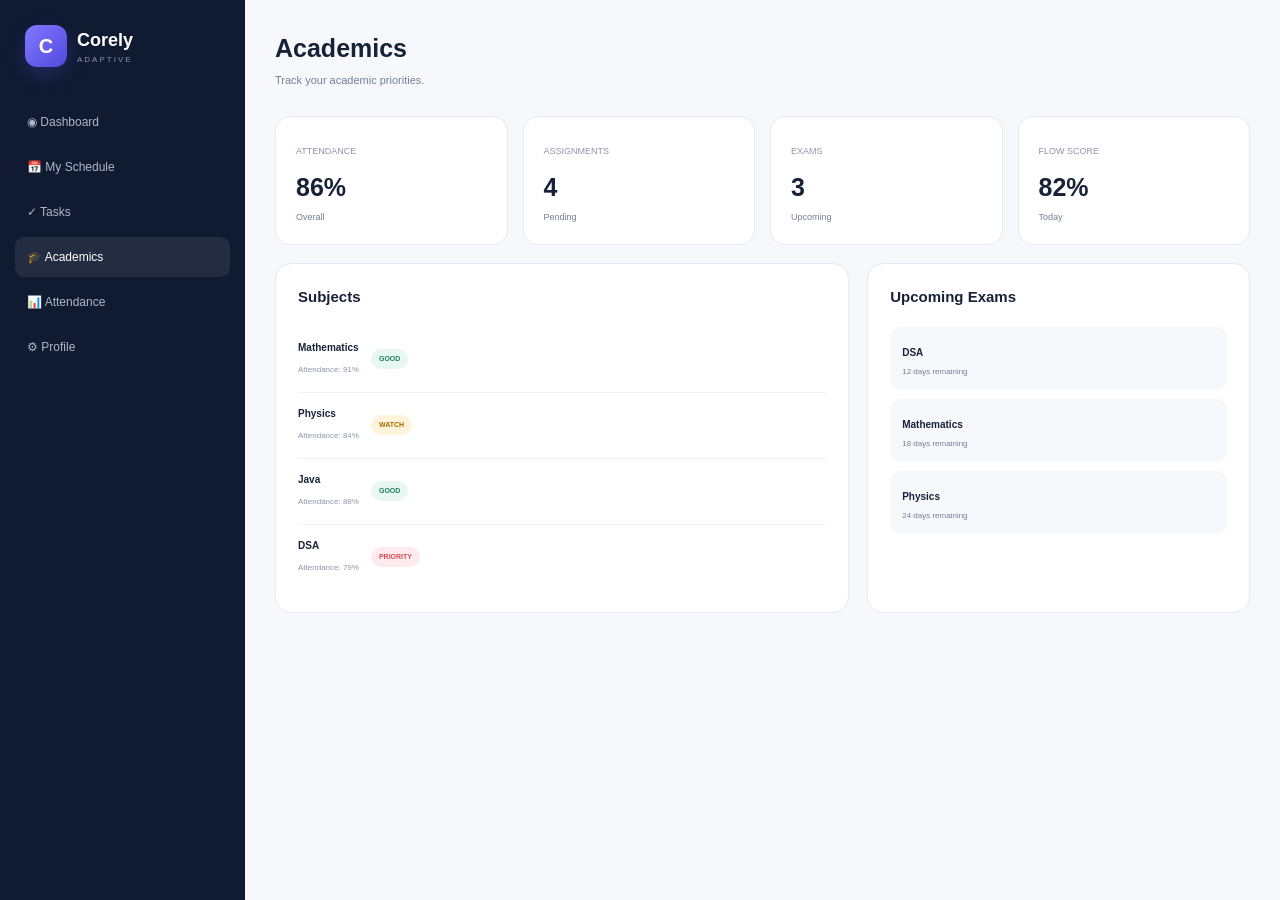
==== frontend/academics.html @ 22fdfe1d "Initialize Corely project" ====
<!DOCTYPE html>
<html lang="en">

<head>

    <meta charset="UTF-8">

    <meta name="viewport"
          content="width=device-width, initial-scale=1.0">

    <title>Corely | Academics</title>

    <link rel="stylesheet"
          href="css/style.css">

</head>

<body>

<div class="app-layout">

<aside class="sidebar">

    <a href="dashboard.html"
       class="brand">

        <div class="brand-logo">C</div>

        <div>
            <strong>Corely</strong>
            <span>ADAPTIVE</span>
        </div>

    </a>

    <nav class="sidebar-nav">

        <a href="dashboard.html">
            ◉ Dashboard
        </a>

        <a href="schedule.html">
            📅 My Schedule
        </a>

        <a href="tasks.html">
            ✓ Tasks
        </a>

        <a href="academics.html"
           class="active">
            🎓 Academics
        </a>

        <a href="#">
            📊 Attendance
        </a>

        <a href="#">
            ⚙ Profile
        </a>

    </nav>

</aside>


<main class="app-main">

    <header class="app-header">

        <div>

            <h1>
                Academics
            </h1>

            <p>
                Track your academic priorities.
            </p>

        </div>

    </header>


    <section class="stats-grid">

        <div class="stat-card">

            <small>
                ATTENDANCE
            </small>

            <h2>86%</h2>

            <p>
                Overall
            </p>

        </div>


        <div class="stat-card">

            <small>
                ASSIGNMENTS
            </small>

            <h2>4</h2>

            <p>
                Pending
            </p>

        </div>


        <div class="stat-card">

            <small>
                EXAMS
            </small>

            <h2>3</h2>

            <p>
                Upcoming
            </p>

        </div>


        <div class="stat-card">

            <small>
                FLOW SCORE
            </small>

            <h2>82%</h2>

            <p>
                Today
            </p>

        </div>

    </section>


    <section class="dashboard-grid">

        <div class="panel">

            <div class="panel-header">

                <h2>
                    Subjects
                </h2>

            </div>


            <div class="schedule-row">

                <div>

                    <strong>
                        Mathematics
                    </strong>

                    <small>
                        Attendance: 91%
                    </small>

                </div>

                <span class="badge badge-low">
                    GOOD
                </span>

            </div>


            <div class="schedule-row">

                <div>

                    <strong>
                        Physics
                    </strong>

                    <small>
                        Attendance: 84%
                    </small>

                </div>

                <span class="badge badge-medium">
                    WATCH
                </span>

            </div>


            <div class="schedule-row">

                <div>

                    <strong>
                        Java
                    </strong>

                    <small>
                        Attendance: 88%
                    </small>

                </div>

                <span class="badge badge-low">
                    GOOD
                </span>

            </div>


            <div class="schedule-row">

                <div>

                    <strong>
                        DSA
                    </strong>

                    <small>
                        Attendance: 79%
                    </small>

                </div>

                <span class="badge badge-high">
                    PRIORITY
                </span>

            </div>

        </div>


        <div class="panel">

            <div class="panel-header">

                <h2>
                    Upcoming Exams
                </h2>

            </div>


            <div class="priority-item">

                <strong>
                    DSA
                </strong>

                <p>
                    12 days remaining
                </p>

            </div>


            <div class="priority-item">

                <strong>
                    Mathematics
                </strong>

                <p>
                    18 days remaining
                </p>

            </div>


            <div class="priority-item">

                <strong>
                    Physics
                </strong>

                <p>
                    24 days remaining
                </p>

            </div>

        </div>

    </section>

</main>

</div>

<script src="js/academics.js"></script>

</body>

</html>
---- frontend/css/style.css ----
* {
    box-sizing: border-box;
    margin: 0;
    padding: 0;
}

:root {

    --primary: #635bff;
    --primary-dark: #5148dc;

    --text: #172238;
    --muted: #718096;

    --background: #f7f8fc;
    --white: #ffffff;

    --border: #e5e9f1;

    --success: #21a67a;
    --danger: #e95d68;

    --shadow:
        0 25px 60px rgba(30, 40, 70, 0.10);

}


html {
    scroll-behavior: smooth;
}


body {

    font-family:
        Inter,
        Arial,
        sans-serif;

    color: var(--text);

    background: var(--background);

    line-height: 1.5;

}


a {
    color: inherit;
}


button,
input,
select,
textarea {
    font: inherit;
}


/* =========================
   BRAND
========================= */

.brand {

    display: flex;

    align-items: center;

    gap: 10px;

    text-decoration: none;

}


.brand-logo {

    width: 42px;
    height: 42px;

    display: grid;

    place-items: center;

    border-radius: 12px;

    background:
        linear-gradient(
            135deg,
            #8179ff,
            #5148dc
        );

    color: white;

    font-size: 20px;

    font-weight: 800;

    box-shadow:
        0 8px 20px
        rgba(99, 91, 255, .22);

}


.brand strong {

    display: block;

    font-size: 18px;

}


.brand span {

    display: block;

    font-size: 8px;

    letter-spacing: 2px;

    color: #8b96a9;

}


/* =========================
   NAVBAR
========================= */

.navbar {

    height: 76px;

    padding: 0 7%;

    background: rgba(255,255,255,.94);

    border-bottom:
        1px solid var(--border);

    display: flex;

    align-items: center;

    justify-content: space-between;

    position: sticky;

    top: 0;

    z-index: 50;

    backdrop-filter: blur(12px);

}


.desktop-nav {

    display: flex;

    align-items: center;

    gap: 30px;

}


.desktop-nav a {

    text-decoration: none;

    color: #657287;

    font-size: 13px;

    transition: .2s;

}


.desktop-nav a:hover {

    color: var(--primary);

}


.nav-login {

    padding: 10px 17px;

    border:
        1px solid var(--primary);

    border-radius: 9px;

    color: var(--primary) !important;

    font-weight: 700;

}


.mobile-menu-btn {

    display: none;

    border: none;

    background: transparent;

    font-size: 24px;

    cursor: pointer;

}


.mobile-menu {

    display: none;

}


/* =========================
   HERO
========================= */

.hero {

    min-height: 650px;

    padding: 90px 8%;

    display: flex;

    align-items: center;

    justify-content: space-between;

    gap: 70px;

    background:
        radial-gradient(
            circle at 80% 20%,
            #dedcff,
            transparent 35%
        );

}


.hero-content {

    max-width: 600px;

}


.eyebrow {

    display: inline-block;

    padding: 8px 13px;

    border-radius: 30px;

    background: #eceaff;

    color: var(--primary);

    font-size: 9px;

    font-weight: 800;

    letter-spacing: 1.4px;

}


.hero h1 {

    margin-top: 20px;

    font-size: clamp(
        40px,
        5vw,
        62px
    );

    line-height: 1.02;

    letter-spacing: -2.5px;

}


.hero h1 span {

    display: block;

    color: var(--primary);

}


.hero-content > p {

    margin-top: 22px;

    max-width: 550px;

    color: var(--muted);

    font-size: 15px;

    line-height: 1.8;

}


.hero-actions {

    display: flex;

    gap: 12px;

    margin-top: 30px;

    flex-wrap: wrap;

}


.btn {

    display: inline-flex;

    align-items: center;

    justify-content: center;

    text-decoration: none;

    padding: 13px 20px;

    border-radius: 10px;

    font-size: 13px;

    font-weight: 700;

    transition: .2s;

}


.btn-primary {

    color: white;

    background: var(--primary);

    box-shadow:
        0 10px 25px
        rgba(99,91,255,.20);

}


.btn-primary:hover {

    background: var(--primary-dark);

    transform: translateY(-2px);

}


.btn-secondary {

    color: #34415a;

    background: white;

    border: 1px solid var(--border);

}


.btn-secondary:hover {

    transform: translateY(-2px);

}


.hero-points {

    display: flex;

    flex-wrap: wrap;

    gap: 18px;

    margin-top: 25px;

    color: #78859a;

    font-size: 10px;

}


/* =========================
   DASHBOARD PREVIEW
========================= */

.hero-dashboard {

    width: min(
        100%,
        440px
    );

}


.dashboard-window {

    padding: 24px;

    border:
        1px solid var(--border);

    border-radius: 23px;

    background: white;

    box-shadow: var(--shadow);

}


.window-top {

    display: flex;

    justify-content: space-between;

    align-items: center;

}


.window-top small {

    color: #8b96a9;

    font-size: 8px;

    letter-spacing: 1px;

}


.window-top h3 {

    margin-top: 6px;

    font-size: 17px;

}


.avatar {

    width: 38px;
    height: 38px;

    border-radius: 50%;

    display: grid;

    place-items: center;

    background: #d2ceff;

    color: #443d79;

    font-weight: 800;

}


.flow-card {

    padding: 15px;

    margin: 20px 0;

    background: #f5f4ff;

    border-radius: 13px;

}


.flow-header {

    display: flex;

    justify-content: space-between;

}


.flow-header span {

    color: #78859a;

    font-size: 11px;

}


.flow-header strong {

    color: var(--primary);

}


.progress-bar {

    height: 6px;

    margin-top: 11px;

    border-radius: 20px;

    background: #e1e2ed;

    overflow: hidden;

}


.progress-bar div {

    height: 100%;

    background: var(--primary);

    border-radius: 20px;

}


.mini-task {

    display: flex;

    align-items: center;

    gap: 11px;

    padding: 13px 4px;

    border-bottom:
        1px solid #f0f2f6;

}


.task-symbol {

    width: 35px;
    height: 35px;

    border-radius: 9px;

    display: grid;

    place-items: center;

}


.task-symbol.blue {
    background: #eeefff;
}


.task-symbol.red {
    background: #ffebec;
}


.task-symbol.purple {
    background: #f1edff;
}


.mini-task strong {

    display: block;

    font-size: 10px;

}


.mini-task small {

    display: block;

    margin-top: 3px;

    color: #8995a8;

    font-size: 8px;

}


.mini-task > span {

    margin-left: auto;

    font-size: 7px;

    font-weight: 800;

}


.status-now {

    color: var(--primary);

}


.status-high {

    color: var(--danger);

}


.ai-insight {

    display: flex;

    gap: 10px;

    margin-top: 15px;

    padding: 13px;

    background: #f4f3ff;

    border-radius: 11px;

}


.ai-icon {

    color: var(--primary);

    font-weight: 800;

}


.ai-insight strong {

    font-size: 9px;

    color: var(--primary);

}


.ai-insight p {

    margin-top: 4px;

    color: #78849a;

    font-size: 8px;

}


/* =========================
   SECTIONS
========================= */

.section {

    padding: 95px 8%;

    background: white;

}


.section-heading {

    max-width: 700px;

    margin: auto;

    text-align: center;

}


.section-heading > span {

    color: var(--primary);

    font-size: 9px;

    letter-spacing: 2px;

    font-weight: 800;

}


.section-heading h2 {

    margin-top: 11px;

    font-size: clamp(
        28px,
        4vw,
        36px
    );

}


.section-heading p {

    margin-top: 12px;

    color: var(--muted);

    font-size: 13px;

}


/* =========================
   FEATURES
========================= */

.feature-grid {

    display: grid;

    grid-template-columns:
        repeat(4, 1fr);

    gap: 18px;

    margin-top: 50px;

}


.feature-card {

    padding: 25px;

    border:
        1px solid var(--border);

    border-radius: 17px;

    background: white;

    transition: .25s;

}


.feature-card:hover {

    transform: translateY(-6px);

    box-shadow:
        0 18px 40px
        rgba(40,50,80,.08);

}


.feature-icon {

    width: 44px;
    height: 44px;

    display: grid;

    place-items: center;

    border-radius: 12px;

    background: #f0efff;

    margin-bottom: 18px;

}


.feature-card h3 {

    font-size: 15px;

}


.feature-card p {

    margin-top: 9px;

    color: #78859a;

    font-size: 10px;

    line-height: 1.7;

}


/* =========================
   HOW IT WORKS
========================= */

.how-section {

    background: #f7f8fc;

}


.steps-grid {

    display: flex;

    justify-content: center;

    align-items: center;

    gap: 25px;

    margin-top: 50px;

}


.step-card {

    width: 220px;

}


.step-number {

    color: var(--primary);

    font-weight: 800;

    font-size: 12px;

}


.step-card h3 {

    margin-top: 10px;

}


.step-card p {

    margin-top: 8px;

    color: #76839a;

    font-size: 10px;

    line-height: 1.7;

}


.step-arrow {

    color: #aaa5ff;

    font-size: 25px;

}


/* =========================
   CTA
========================= */

.cta-section {

    margin: 0;

    padding: 55px 8%;

    display: flex;

    align-items: center;

    justify-content: space-between;

    gap: 30px;

    background: #101a31;

    color: white;

}


.cta-section span {

    color: #a8a3ff;

    font-size: 9px;

    letter-spacing: 2px;

    font-weight: 800;

}


.cta-section h2 {

    margin-top: 8px;

    font-size: 28px;

}


/* =========================
   FOOTER
========================= */

.footer {

    padding: 30px 8%;

    background: #0c1427;

    color: white;

    display: flex;

    justify-content: space-between;

    align-items: center;

}


.footer p {

    color: #8996ad;

    font-size: 10px;

}


/* =========================
   AUTH PAGES
========================= */

.auth-page {

    min-height: 100vh;

    display: grid;

    place-items: center;

    padding: 30px;

    background:
        radial-gradient(
            circle at 20% 20%,
            #e2e0ff,
            transparent 35%
        ),
        #f7f8fc;

}


.auth-container {

    width: min(
        100%,
        430px
    );

    padding: 35px;

    background: white;

    border:
        1px solid var(--border);

    border-radius: 22px;

    box-shadow: var(--shadow);

}


.auth-brand {

    text-align: center;

    margin-bottom: 25px;

}


.auth-logo {

    width: 50px;
    height: 50px;

    display: grid;

    place-items: center;

    margin: 0 auto 15px;

    border-radius: 14px;

    background: var(--primary);

    color: white;

    font-size: 22px;

    font-weight: 800;

}


.auth-container h1 {

    text-align: center;

    font-size: 25px;

}


.auth-subtitle {

    margin-top: 7px;

    margin-bottom: 25px;

    text-align: center;

    color: var(--muted);

    font-size: 12px;

}


.form-group {

    margin-bottom: 16px;

}


.form-group label {

    display: block;

    margin-bottom: 6px;

    font-size: 11px;

    font-weight: 700;

}


.form-group input,
.form-group select {

    width: 100%;

    padding: 12px;

    border:
        1px solid #dfe4ec;

    border-radius: 9px;

    outline: none;

    background: white;

}


.form-group input:focus,
.form-group select:focus {

    border-color: var(--primary);

    box-shadow:
        0 0 0 3px
        rgba(99,91,255,.08);

}


.form-error {

    display: none;

    margin-top: 5px;

    color: var(--danger);

    font-size: 9px;

}


.form-error.show {

    display: block;

}


.auth-button {

    width: 100%;

    border: none;

    cursor: pointer;

    padding: 13px;

    border-radius: 10px;

    background: var(--primary);

    color: white;

    font-weight: 800;

}


.auth-button:hover {

    background: var(--primary-dark);

}


.auth-footer {

    margin-top: 20px;

    text-align: center;

    color: var(--muted);

    font-size: 11px;

}


.auth-footer a {

    color: var(--primary);

    font-weight: 700;

    text-decoration: none;

}


.demo-note {

    margin-top: 18px;

    padding: 10px;

    border-radius: 8px;

    background: #f5f4ff;

    color: #706b9e;

    font-size: 9px;

    text-align: center;

}


/* =========================
   APP LAYOUT
========================= */

.app-layout {

    min-height: 100vh;

    display: flex;

}


.sidebar {

    width: 245px;

    min-height: 100vh;

    position: fixed;

    left: 0;

    top: 0;

    background: #101a31;

    color: white;

    padding: 25px 15px;

}


.sidebar .brand {

    padding: 0 10px;

    margin-bottom: 35px;

}


.sidebar .brand strong {

    color: white;

}


.sidebar .brand span {

    color: #8996ad;

}


.sidebar-nav {

    display: flex;

    flex-direction: column;

    gap: 5px;

}


.sidebar-nav a {

    display: flex;

    align-items: center;

    gap: 11px;

    padding: 11px 12px;

    border-radius: 9px;

    color: #aeb8ca;

    text-decoration: none;

    font-size: 12px;

    transition: .2s;

}


.sidebar-nav a:hover,
.sidebar-nav a.active {

    background: rgba(255,255,255,.08);

    color: white;

}


.app-main {

    width: calc(100% - 245px);

    margin-left: 245px;

    padding: 30px;

}


.app-header {

    display: flex;

    justify-content: space-between;

    align-items: center;

    margin-bottom: 28px;

}


.app-header h1 {

    font-size: 25px;

}


.app-header p {

    margin-top: 4px;

    color: var(--muted);

    font-size: 11px;

}


.profile-chip {

    display: flex;

    align-items: center;

    gap: 9px;

    padding: 7px 12px;

    border-radius: 30px;

    background: white;

    border: 1px solid var(--border);

}


.profile-avatar {

    width: 30px;
    height: 30px;

    border-radius: 50%;

    display: grid;

    place-items: center;

    background: #d2ceff;

    color: #443d79;

    font-size: 10px;

    font-weight: 800;

}


/* =========================
   DASHBOARD CARDS
========================= */

.stats-grid {

    display: grid;

    grid-template-columns:
        repeat(4, 1fr);

    gap: 15px;

}


.stat-card {

    padding: 20px;

    border:
        1px solid var(--border);

    border-radius: 15px;

    background: white;

}


.stat-card small {

    color: #8b96a9;

    font-size: 9px;

}


.stat-card h2 {

    margin-top: 8px;

    font-size: 25px;

}


.stat-card p {

    margin-top: 4px;

    color: var(--muted);

    font-size: 9px;

}


.dashboard-grid {

    display: grid;

    grid-template-columns:
        1.5fr 1fr;

    gap: 18px;

    margin-top: 18px;

}


.panel {

    padding: 22px;

    border:
        1px solid var(--border);

    border-radius: 16px;

    background: white;

}


.panel-header {

    display: flex;

    justify-content: space-between;

    align-items: center;

    margin-bottom: 18px;

}


.panel-header h2 {

    font-size: 15px;

}


.panel-header a {

    color: var(--primary);

    font-size: 9px;

    text-decoration: none;

    font-weight: 700;

}


.schedule-row {

    display: flex;

    align-items: center;

    gap: 12px;

    padding: 13px 0;

    border-bottom:
        1px solid #f0f2f6;

}


.schedule-row:last-child {

    border-bottom: none;

}


.schedule-time {

    width: 65px;

    color: #7d899b;

    font-size: 9px;

}


.schedule-dot {

    width: 9px;
    height: 9px;

    border-radius: 50%;

    background: var(--primary);

}


.schedule-row strong {

    display: block;

    font-size: 10px;

}


.schedule-row small {

    color: #8a96a9;

    font-size: 8px;

}


.priority-item {

    padding: 12px;

    border-radius: 10px;

    margin-bottom: 9px;

    background: #f7f8fc;

}


.priority-item strong {

    font-size: 10px;

}


.priority-item p {

    margin-top: 3px;

    color: var(--muted);

    font-size: 8px;

}


.adaptive-card {

    margin-top: 18px;

    padding: 18px;

    border-radius: 15px;

    background:
        linear-gradient(
            135deg,
            #f2f0ff,
            #faf9ff
        );

    border:
        1px solid #e3e0ff;

}


.adaptive-card strong {

    color: var(--primary);

    font-size: 11px;

}


.adaptive-card p {

    margin-top: 7px;

    color: #69758a;

    font-size: 9px;

    line-height: 1.6;

}


/* =========================
   TABLE / TASKS
========================= */

.page-panel {

    padding: 22px;

    border:
        1px solid var(--border);

    border-radius: 16px;

    background: white;

}


.task-list {

    display: flex;

    flex-direction: column;

}


.task-row {

    display: grid;

    grid-template-columns:
        35px 1fr 100px 90px;

    align-items: center;

    gap: 12px;

    padding: 15px 5px;

    border-bottom:
        1px solid #eef1f5;

}


.task-check {

    width: 18px;
    height: 18px;

}


.task-row strong {

    font-size: 11px;

}


.task-row small {

    display: block;

    margin-top: 3px;

    color: #8995a8;

    font-size: 8px;

}


.badge {

    display: inline-block;

    padding: 5px 8px;

    border-radius: 20px;

    font-size: 7px;

    font-weight: 800;

}


.badge-high {

    background: #ffebed;

    color: #d94c59;

}


.badge-medium {

    background: #fff4db;

    color: #a66a00;

}


.badge-low {

    background: #e8f7f1;

    color: #21815f;

}


/* =========================
   RESPONSIVE
========================= */

@media(max-width: 1000px) {

    .hero {

        padding:
            70px 5%;

    }


    .feature-grid {

        grid-template-columns:
            repeat(2, 1fr);

    }


    .stats-grid {

        grid-template-columns:
            repeat(2, 1fr);

    }


    .dashboard-grid {

        grid-template-columns: 1fr;

    }

}


@media(max-width: 750px) {

    .desktop-nav {

        display: none;

    }


    .mobile-menu-btn {

        display: block;

    }


    .mobile-menu {

        position: fixed;

        top: 76px;

        left: 0;

        right: 0;

        z-index: 40;

        padding: 15px;

        background: white;

        border-bottom:
            1px solid var(--border);

        box-shadow:
            0 15px 30px
            rgba(0,0,0,.08);

    }


    .mobile-menu.show {

        display: block;

    }


    .mobile-menu a {

        display: block;

        padding: 13px;

        text-decoration: none;

        color: #5d6a80;

        font-size: 12px;

    }


    .hero {

        flex-direction: column;

        align-items: stretch;

        padding:
            60px 25px;

    }


    .hero-dashboard {

        width: 100%;

    }


    .section {

        padding:
            70px 25px;

    }


    .steps-grid {

        flex-direction: column;

    }


    .step-arrow {

        transform: rotate(90deg);

    }


    .cta-section {

        flex-direction: column;

        align-items: flex-start;

        padding:
            45px 25px;

    }


    .footer {

        flex-direction: column;

        gap: 15px;

        align-items: flex-start;

    }


    .sidebar {

        width: 0;

        padding: 0;

        overflow: hidden;

    }


    .app-main {

        width: 100%;

        margin-left: 0;

        padding: 20px;

    }


    .stats-grid {

        grid-template-columns: 1fr;

    }


    .task-row {

        grid-template-columns:
            30px 1fr;

    }


    .task-row > :nth-child(3),
    .task-row > :nth-child(4) {

        display: none;

    }

}


@media(max-width: 480px) {

    .hero h1 {

        font-size: 38px;

    }


    .hero-actions {

        flex-direction: column;

    }


    .hero-actions .btn {

        width: 100%;

    }


    .auth-container {

        padding: 25px;

    }

}
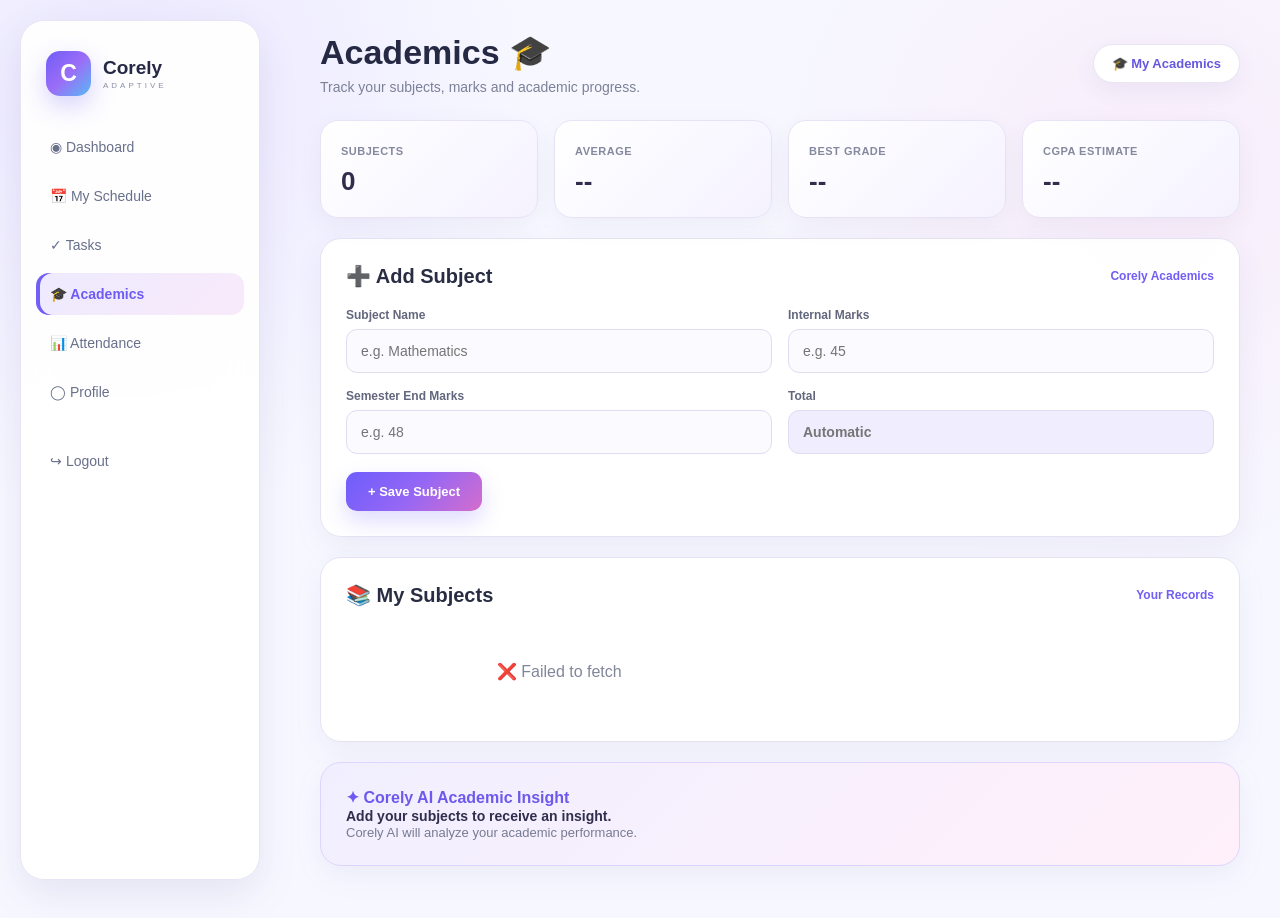
==== commit 93635003: "Update academics and attendance pages" ====
--- a/frontend/academics.html
+++ b/frontend/academics.html
@@ -13,297 +13,1071 @@
     <link rel="stylesheet"
           href="css/style.css">
 
+    <style>
+
+        /* =================================================
+           CORELY CONTENT FRAME
+        ================================================= */
+
+        .academics-page {
+
+            margin-left: 280px;
+
+            width: calc(100% - 280px);
+
+            min-height: 100vh;
+
+            padding: 32px 40px;
+
+            box-sizing: border-box;
+
+        }
+
+
+        .academics-container {
+
+            width: 100%;
+
+            max-width: 1100px;
+
+            margin: 0 auto;
+
+        }
+
+
+        /* =================================================
+           HEADER
+        ================================================= */
+
+        .page-header {
+
+            display: flex;
+
+            justify-content: space-between;
+
+            align-items: center;
+
+            margin-bottom: 25px;
+
+        }
+
+
+        .page-header h1 {
+
+            margin: 0;
+
+            font-size: 34px;
+
+            color: #252943;
+
+        }
+
+
+        .page-header p {
+
+            margin-top: 7px;
+
+            color: #7c8197;
+
+            font-size: 14px;
+
+        }
+
+
+        .student-pill {
+
+            padding: 11px 18px;
+
+            border-radius: 30px;
+
+            background: white;
+
+            border: 1px solid #e8e5f4;
+
+            box-shadow:
+                0 8px 22px
+                rgba(80,70,150,.07);
+
+            color: #6658df;
+
+            font-size: 13px;
+
+            font-weight: 700;
+
+            white-space: nowrap;
+
+        }
+
+
+        /* =================================================
+           SUMMARY
+        ================================================= */
+
+        .summary-grid {
+
+            display: grid;
+
+            grid-template-columns:
+                repeat(4, minmax(0, 1fr));
+
+            gap: 16px;
+
+            margin-bottom: 20px;
+
+        }
+
+
+        .summary-card {
+
+            padding: 20px;
+
+            border-radius: 18px;
+
+            background:
+                linear-gradient(
+                    135deg,
+                    #ffffff,
+                    #f5f2ff
+                );
+
+            border: 1px solid #e7e3f5;
+
+            box-shadow:
+                0 8px 25px
+                rgba(80,70,140,.06);
+
+        }
+
+
+        .summary-card small {
+
+            color: #85899d;
+
+            font-size: 11px;
+
+            font-weight: 800;
+
+            letter-spacing: .5px;
+
+        }
+
+
+        .summary-card strong {
+
+            display: block;
+
+            margin-top: 7px;
+
+            font-size: 26px;
+
+            color: #302e4c;
+
+        }
+
+
+        /* =================================================
+           MAIN CARD
+        ================================================= */
+
+        .academic-card {
+
+            width: 100%;
+
+            padding: 25px;
+
+            margin-bottom: 20px;
+
+            box-sizing: border-box;
+
+            background:
+                rgba(255,255,255,.97);
+
+            border:
+                1px solid #e5e3f3;
+
+            border-radius: 21px;
+
+            box-shadow:
+                0 10px 30px
+                rgba(83,70,150,.07);
+
+        }
+
+
+        .card-heading {
+
+            display: flex;
+
+            justify-content: space-between;
+
+            align-items: center;
+
+            margin-bottom: 20px;
+
+        }
+
+
+        .card-heading h2 {
+
+            margin: 0;
+
+            font-size: 20px;
+
+            color: #292d43;
+
+        }
+
+
+        .card-heading span {
+
+            color: #705ff4;
+
+            font-size: 12px;
+
+            font-weight: 800;
+
+        }
+
+
+        /* =================================================
+           FORM
+        ================================================= */
+
+        .form-grid {
+
+            display: grid;
+
+            grid-template-columns:
+                repeat(2, minmax(0, 1fr));
+
+            gap: 16px;
+
+        }
+
+
+        .form-group {
+
+            display: flex;
+
+            flex-direction: column;
+
+            gap: 7px;
+
+        }
+
+
+        .form-group label {
+
+            color: #62677d;
+
+            font-size: 12px;
+
+            font-weight: 800;
+
+        }
+
+
+        .form-group input {
+
+            width: 100%;
+
+            padding: 13px 14px;
+
+            border:
+                1px solid #dddff0;
+
+            border-radius: 11px;
+
+            background: #fafaff;
+
+            color: #252943;
+
+            font-size: 14px;
+
+            outline: none;
+
+        }
+
+
+        .form-group input:focus {
+
+            border-color: #7664f5;
+
+            box-shadow:
+                0 0 0 4px
+                rgba(118,100,245,.10);
+
+            background: white;
+
+        }
+
+
+        .form-group input[readonly] {
+
+            background: #f0edff;
+
+            color: #6958e8;
+
+            font-weight: 900;
+
+        }
+
+
+        /* =================================================
+           BUTTON
+        ================================================= */
+
+        .save-btn {
+
+            margin-top: 18px;
+
+            padding: 12px 22px;
+
+            border: none;
+
+            border-radius: 11px;
+
+            background:
+                linear-gradient(
+                    135deg,
+                    #6d5dfc,
+                    #9567f5,
+                    #d46dcc
+                );
+
+            color: white;
+
+            font-size: 13px;
+
+            font-weight: 800;
+
+            cursor: pointer;
+
+            box-shadow:
+                0 10px 22px
+                rgba(109,93,252,.22);
+
+            transition: .2s ease;
+
+        }
+
+
+        .save-btn:hover {
+
+            transform:
+                translateY(-2px);
+
+        }
+
+
+        /* =================================================
+           MESSAGE
+        ================================================= */
+
+        .message {
+
+            margin-top: 12px;
+
+            padding: 10px 12px;
+
+            border-radius: 9px;
+
+            font-size: 13px;
+
+            font-weight: 700;
+
+        }
+
+
+        .success {
+
+            background: #eafaf3;
+
+            color: #20865d;
+
+        }
+
+
+        .error {
+
+            background: #fff0f3;
+
+            color: #c34f67;
+
+        }
+
+
+        /* =================================================
+           SUBJECTS
+        ================================================= */
+
+        .subjects-grid {
+
+            display: grid;
+
+            grid-template-columns:
+                repeat(2, minmax(0, 1fr));
+
+            gap: 15px;
+
+        }
+
+
+        .subject-card {
+
+            padding: 19px;
+
+            background: white;
+
+            border:
+                1px solid #e5e5f0;
+
+            border-radius: 17px;
+
+            box-shadow:
+                0 7px 22px
+                rgba(70,60,130,.06);
+
+            transition: .2s ease;
+
+        }
+
+
+        .subject-card:hover {
+
+            transform:
+                translateY(-3px);
+
+        }
+
+
+        .subject-header {
+
+            display: flex;
+
+            justify-content: space-between;
+
+            align-items: center;
+
+        }
+
+
+        .subject-name {
+
+            font-size: 17px;
+
+            font-weight: 800;
+
+            color: #292d43;
+
+        }
+
+
+        .grade {
+
+            padding: 7px 10px;
+
+            border-radius: 9px;
+
+            background: #eeeaff;
+
+            color: #6958e8;
+
+            font-size: 12px;
+
+            font-weight: 900;
+
+        }
+
+
+        .marks-grid {
+
+            display: grid;
+
+            grid-template-columns:
+                repeat(3, 1fr);
+
+            gap: 8px;
+
+            margin-top: 15px;
+
+        }
+
+
+        .mark-box {
+
+            padding: 11px;
+
+            text-align: center;
+
+            border-radius: 10px;
+
+            background: #f7f7fc;
+
+        }
+
+
+        .mark-box small {
+
+            display: block;
+
+            color: #85899d;
+
+            font-size: 9px;
+
+            font-weight: 800;
+
+        }
+
+
+        .mark-box strong {
+
+            display: block;
+
+            margin-top: 4px;
+
+            font-size: 17px;
+
+            color: #302e4c;
+
+        }
+
+
+        .progress-bar {
+
+            height: 7px;
+
+            margin-top: 15px;
+
+            background: #eeeeF6;
+
+            border-radius: 10px;
+
+            overflow: hidden;
+
+        }
+
+
+        .progress-fill {
+
+            height: 100%;
+
+            background:
+                linear-gradient(
+                    90deg,
+                    #7160f7,
+                    #c66de4
+                );
+
+        }
+
+
+        .delete-btn {
+
+            margin-top: 12px;
+
+            padding: 7px 11px;
+
+            border: none;
+
+            border-radius: 8px;
+
+            background: #fff0f3;
+
+            color: #c44f67;
+
+            cursor: pointer;
+
+            font-size: 11px;
+
+            font-weight: 700;
+
+        }
+
+
+        /* =================================================
+           AI
+        ================================================= */
+
+        .ai-card {
+
+            background:
+                linear-gradient(
+                    135deg,
+                    #f1efff,
+                    #fff0fa
+                );
+
+            border:
+                1px solid #ddd5ff;
+
+        }
+
+
+        .ai-card h3 {
+
+            margin-top: 0;
+
+            color: #6d59ed;
+
+            font-size: 16px;
+
+        }
+
+
+        .ai-card strong {
+
+            color: #302e4c;
+
+            font-size: 14px;
+
+        }
+
+
+        .ai-card p {
+
+            color: #777b91;
+
+            font-size: 13px;
+
+        }
+
+
+        .empty {
+
+            text-align: center;
+
+            padding: 35px;
+
+            color: #81869b;
+
+        }
+
+
+        /* =================================================
+           RESPONSIVE
+        ================================================= */
+
+        @media(max-width: 1000px) {
+
+            .summary-grid {
+
+                grid-template-columns:
+                    repeat(2, 1fr);
+
+            }
+
+        }
+
+
+        @media(max-width: 800px) {
+
+            .academics-page {
+
+                width: 100%;
+
+                margin-left: 0;
+
+                padding: 25px 18px;
+
+            }
+
+
+            .form-grid,
+            .subjects-grid {
+
+                grid-template-columns: 1fr;
+
+            }
+
+
+            .page-header {
+
+                flex-direction: column;
+
+                align-items: flex-start;
+
+                gap: 12px;
+
+            }
+
+        }
+
+
+        @media(max-width: 550px) {
+
+            .summary-grid {
+
+                grid-template-columns: 1fr;
+
+            }
+
+            .marks-grid {
+
+                grid-template-columns:
+                    repeat(3, 1fr);
+
+            }
+
+        }
+
+    </style>
+
 </head>
 
+
 <body>
 
-<div class="app-layout">
+
+<!-- =====================================================
+     SIDEBAR
+===================================================== -->
 
 <aside class="sidebar">
 
-    <a href="dashboard.html"
-       class="brand">
-
-        <div class="brand-logo">C</div>
+    <div class="logo">
+
+        <div class="logo-icon">
+            C
+        </div>
 
         <div>
-            <strong>Corely</strong>
-            <span>ADAPTIVE</span>
+
+            <div class="logo-name">
+                Corely
+            </div>
+
+            <div class="logo-tag">
+                ADAPTIVE
+            </div>
+
         </div>
 
-    </a>
-
-    <nav class="sidebar-nav">
-
-        <a href="dashboard.html">
+    </div>
+
+
+    <nav class="nav">
+
+        <a href="dashboard.html"
+           class="nav-link">
+
             ◉ Dashboard
+
         </a>
 
-        <a href="schedule.html">
+
+        <a href="schedule.html"
+           class="nav-link">
+
             📅 My Schedule
+
         </a>
 
-        <a href="tasks.html">
+
+        <a href="tasks.html"
+           class="nav-link">
+
             ✓ Tasks
+
         </a>
 
+
         <a href="academics.html"
-           class="active">
+           class="nav-link">
+
             🎓 Academics
+
         </a>
 
-        <a href="#">
+
+        <a href="attendance.html"
+           class="nav-link">
+
             📊 Attendance
+
         </a>
 
-        <a href="#">
-            ⚙ Profile
+
+        <a href="profile.html"
+           class="nav-link">
+
+            ◯ Profile
+
         </a>
 
+
+        <a href="login.html"
+           id="logoutLink"
+           class="nav-link logout">
+
+            ↪ Logout
+
+        </a>
+
     </nav>
 
 </aside>
 
 
-<main class="app-main">
-
-    <header class="app-header">
+<!-- =====================================================
+     CONTENT
+===================================================== -->
+
+<main class="academics-page">
+
+<div class="academics-container">
+
+
+    <header class="page-header">
 
         <div>
 
             <h1>
-                Academics
+                Academics 🎓
             </h1>
 
             <p>
-                Track your academic priorities.
+                Track your subjects, marks and academic progress.
             </p>
 
         </div>
 
+
+        <div class="student-pill">
+
+            🎓 My Academics
+
+        </div>
+
     </header>
 
 
-    <section class="stats-grid">
-
-        <div class="stat-card">
+    <!-- SUMMARY -->
+
+    <section class="summary-grid">
+
+        <div class="summary-card">
 
             <small>
-                ATTENDANCE
+                SUBJECTS
             </small>
 
-            <h2>86%</h2>
-
-            <p>
-                Overall
-            </p>
+            <strong id="subjectCount">
+                0
+            </strong>
 
         </div>
 
 
-        <div class="stat-card">
+        <div class="summary-card">
 
             <small>
-                ASSIGNMENTS
+                AVERAGE
             </small>
 
-            <h2>4</h2>
-
-            <p>
-                Pending
-            </p>
+            <strong id="averageMarks">
+                --
+            </strong>
 
         </div>
 
 
-        <div class="stat-card">
+        <div class="summary-card">
 
             <small>
-                EXAMS
+                BEST GRADE
             </small>
 
-            <h2>3</h2>
-
-            <p>
-                Upcoming
-            </p>
+            <strong id="bestGrade">
+                --
+            </strong>
 
         </div>
 
 
-        <div class="stat-card">
+        <div class="summary-card">
 
             <small>
-                FLOW SCORE
+                CGPA ESTIMATE
             </small>
 
-            <h2>82%</h2>
-
-            <p>
-                Today
-            </p>
+            <strong id="cgpa">
+                --
+            </strong>
 
         </div>
 
     </section>
 
 
-    <section class="dashboard-grid">
-
-        <div class="panel">
-
-            <div class="panel-header">
-
-                <h2>
-                    Subjects
-                </h2>
+    <!-- ADD SUBJECT -->
+
+    <section class="academic-card">
+
+        <div class="card-heading">
+
+            <h2>
+                ➕ Add Subject
+            </h2>
+
+            <span>
+                Corely Academics
+            </span>
+
+        </div>
+
+
+        <form id="academicForm">
+
+
+            <div class="form-grid">
+
+
+                <div class="form-group">
+
+                    <label>
+                        Subject Name
+                    </label>
+
+                    <input
+                        type="text"
+                        id="academicSubject"
+                        placeholder="e.g. Mathematics"
+                        required>
+
+                </div>
+
+
+                <div class="form-group">
+
+                    <label>
+                        Internal Marks
+                    </label>
+
+                    <input
+                        type="number"
+                        id="internalMarks"
+                        min="0"
+                        max="100"
+                        placeholder="e.g. 45"
+                        required>
+
+                </div>
+
+
+                <div class="form-group">
+
+                    <label>
+                        Semester End Marks
+                    </label>
+
+                    <input
+                        type="number"
+                        id="semesterMarks"
+                        min="0"
+                        max="100"
+                        placeholder="e.g. 48"
+                        required>
+
+                </div>
+
+
+                <div class="form-group">
+
+                    <label>
+                        Total
+                    </label>
+
+                    <input
+                        type="number"
+                        id="academicTotal"
+                        readonly
+                        placeholder="Automatic">
+
+                </div>
+
 
             </div>
 
 
-            <div class="schedule-row">
-
-                <div>
-
-                    <strong>
-                        Mathematics
-                    </strong>
-
-                    <small>
-                        Attendance: 91%
-                    </small>
-
-                </div>
-
-                <span class="badge badge-low">
-                    GOOD
-                </span>
+            <button
+                type="submit"
+                class="save-btn">
+
+                + Save Subject
+
+            </button>
+
+
+            <div id="academicMessage"></div>
+
+        </form>
+
+    </section>
+
+
+    <!-- SUBJECTS -->
+
+    <section class="academic-card">
+
+        <div class="card-heading">
+
+            <h2>
+                📚 My Subjects
+            </h2>
+
+            <span>
+                Your Records
+            </span>
+
+        </div>
+
+
+        <div
+            id="subjects"
+            class="subjects-grid">
+
+            <div class="empty">
+
+                Loading subjects...
 
             </div>
 
-
-            <div class="schedule-row">
-
-                <div>
-
-                    <strong>
-                        Physics
-                    </strong>
-
-                    <small>
-                        Attendance: 84%
-                    </small>
-
-                </div>
-
-                <span class="badge badge-medium">
-                    WATCH
-                </span>
-
-            </div>
-
-
-            <div class="schedule-row">
-
-                <div>
-
-                    <strong>
-                        Java
-                    </strong>
-
-                    <small>
-                        Attendance: 88%
-                    </small>
-
-                </div>
-
-                <span class="badge badge-low">
-                    GOOD
-                </span>
-
-            </div>
-
-
-            <div class="schedule-row">
-
-                <div>
-
-                    <strong>
-                        DSA
-                    </strong>
-
-                    <small>
-                        Attendance: 79%
-                    </small>
-
-                </div>
-
-                <span class="badge badge-high">
-                    PRIORITY
-                </span>
-
-            </div>
-
         </div>
 
-
-        <div class="panel">
-
-            <div class="panel-header">
-
-                <h2>
-                    Upcoming Exams
-                </h2>
-
-            </div>
-
-
-            <div class="priority-item">
-
-                <strong>
-                    DSA
-                </strong>
-
-                <p>
-                    12 days remaining
-                </p>
-
-            </div>
-
-
-            <div class="priority-item">
-
-                <strong>
-                    Mathematics
-                </strong>
-
-                <p>
-                    18 days remaining
-                </p>
-
-            </div>
-
-
-            <div class="priority-item">
-
-                <strong>
-                    Physics
-                </strong>
-
-                <p>
-                    24 days remaining
-                </p>
-
-            </div>
-
-        </div>
-
     </section>
 
+
+    <!-- AI -->
+
+    <section class="academic-card ai-card">
+
+        <h3>
+            ✦ Corely AI Academic Insight
+        </h3>
+
+        <strong id="academicAI">
+
+            Add your subjects to receive an insight.
+
+        </strong>
+
+        <p id="academicAIDescription">
+
+            Corely AI will analyze your academic performance.
+
+        </p>
+
+    </section>
+
+
+</div>
+
 </main>
 
-</div>
-
+
+<script src="js/api.js"></script>
+<script src="js/navigation.js"></script>
 <script src="js/academics.js"></script>
 
 </body>
--- a/frontend/css/style.css
+++ b/frontend/css/style.css
@@ -1,28 +1,15 @@
+/* =====================================================
+   CORELY
+   DSU-STYLE DARK TECHNOLOGY THEME
+===================================================== */
+
+
+/* RESET */
+
 * {
-    box-sizing: border-box;
     margin: 0;
     padding: 0;
-}
-
-:root {
-
-    --primary: #635bff;
-    --primary-dark: #5148dc;
-
-    --text: #172238;
-    --muted: #718096;
-
-    --background: #f7f8fc;
-    --white: #ffffff;
-
-    --border: #e5e9f1;
-
-    --success: #21a67a;
-    --danger: #e95d68;
-
-    --shadow:
-        0 25px 60px rgba(30, 40, 70, 0.10);
-
+    box-sizing: border-box;
 }
 
 
@@ -32,2016 +19,2585 @@
 
 
 body {
-
     font-family:
-        Inter,
         Arial,
+        Helvetica,
         sans-serif;
 
-    color: var(--text);
-
-    background: var(--background);
-
-    line-height: 1.5;
-
-}
-
-
+    background: #08090d;
+
+    color: #f5f5f5;
+
+    overflow-x: hidden;
+}
+
+
+button,
 a {
+    font-family: inherit;
+}
+
+
+button {
+    cursor: pointer;
+}
+
+
+a {
+    text-decoration: none;
     color: inherit;
 }
 
 
-button,
-input,
-select,
-textarea {
-    font: inherit;
-}
-
-
-/* =========================
-   BRAND
-========================= */
-
-.brand {
+/* =====================================================
+   BACKGROUND
+===================================================== */
+
+body {
+    background:
+        radial-gradient(
+            circle at 70% 15%,
+            rgba(120,80,255,.13),
+            transparent 30%
+        ),
+        radial-gradient(
+            circle at 10% 70%,
+            rgba(0,255,150,.06),
+            transparent 25%
+        ),
+        #08090d;
+}
+
+
+.grid-background {
+    position: fixed;
+
+    inset: 0;
+
+    z-index: -5;
+
+    opacity: .23;
+
+    background-image:
+        linear-gradient(
+            rgba(255,255,255,.045) 1px,
+            transparent 1px
+        ),
+        linear-gradient(
+            90deg,
+            rgba(255,255,255,.045) 1px,
+            transparent 1px
+        );
+
+    background-size: 55px 55px;
+
+    mask-image:
+        linear-gradient(
+            to bottom,
+            black,
+            transparent 90%
+        );
+
+    animation:
+        gridMove
+        20s
+        linear
+        infinite;
+}
+
+
+@keyframes gridMove {
+
+    from {
+        background-position:
+            0 0;
+    }
+
+    to {
+        background-position:
+            55px 55px;
+    }
+
+}
+
+
+.noise {
+    position: fixed;
+
+    inset: 0;
+
+    z-index: -2;
+
+    pointer-events: none;
+
+    opacity: .035;
+
+    background-image:
+        url("data:image/svg+xml,%3Csvg viewBox='0 0 180 180' xmlns='http://www.w3.org/2000/svg'%3E%3Cfilter id='n'%3E%3CfeTurbulence type='fractalNoise' baseFrequency='.8' numOctaves='4' stitchTiles='stitch'/%3E%3C/filter%3E%3Crect width='100%25' height='100%25' filter='url(%23n)' opacity='.4'/%3E%3C/svg%3E");
+}
+
+
+.glow {
+    position: fixed;
+
+    border-radius: 50%;
+
+    filter: blur(100px);
+
+    pointer-events: none;
+
+    z-index: -3;
+}
+
+
+.glow-one {
+    width: 450px;
+    height: 450px;
+
+    background: #603bff;
+
+    opacity: .12;
+
+    top: -200px;
+    right: 10%;
+
+    animation:
+        glowMove
+        10s
+        ease-in-out
+        infinite alternate;
+}
+
+
+.glow-two {
+    width: 300px;
+    height: 300px;
+
+    background: #00ff9d;
+
+    opacity: .07;
+
+    bottom: 10%;
+    left: 5%;
+
+    animation:
+        glowMove
+        14s
+        ease-in-out
+        infinite alternate-reverse;
+}
+
+
+.glow-three {
+    width: 280px;
+    height: 280px;
+
+    background: #ff4fd8;
+
+    opacity: .06;
+
+    right: -100px;
+    top: 45%;
+}
+
+
+@keyframes glowMove {
+
+    to {
+        transform:
+            translate(80px,40px)
+            scale(1.2);
+    }
+
+}
+
+
+#particles {
+    position: fixed;
+
+    inset: 0;
+
+    pointer-events: none;
+
+    z-index: -1;
+
+    opacity: .5;
+}
+
+
+/* =====================================================
+   NAVBAR
+===================================================== */
+
+.navbar {
+    position: sticky;
+
+    top: 0;
+
+    z-index: 100;
+
+    height: 78px;
 
     display: flex;
 
     align-items: center;
 
+    justify-content: space-between;
+
+    padding:
+        0 5%;
+
+    border-bottom:
+        1px solid
+        rgba(255,255,255,.08);
+
+    background:
+        rgba(8,9,13,.82);
+
+    backdrop-filter:
+        blur(18px);
+}
+
+
+.logo {
+    display: flex;
+
+    align-items: center;
+
+    gap: 12px;
+}
+
+
+.logo-box {
+    width: 39px;
+    height: 39px;
+
+    display: grid;
+
+    place-items: center;
+
+    border-radius: 8px;
+
+    color: #08090d;
+
+    background:
+        #c6ff00;
+
+    font-size: 21px;
+
+    font-weight: 900;
+
+    box-shadow:
+        0 0 25px
+        rgba(198,255,0,.2);
+
+    animation:
+        logoPulse
+        3s
+        ease-in-out
+        infinite;
+}
+
+
+@keyframes logoPulse {
+
+    50% {
+        box-shadow:
+            0 0 35px
+            rgba(198,255,0,.45);
+    }
+
+}
+
+
+.logo-text {
+    display: flex;
+
+    flex-direction: column;
+
+    gap: 3px;
+}
+
+
+.logo-text strong {
+    font-size: 15px;
+
+    letter-spacing: 2px;
+}
+
+
+.logo-text span {
+    color: #777b88;
+
+    font-size: 6px;
+
+    letter-spacing: 2px;
+}
+
+
+.desktop-nav {
+    display: flex;
+
+    align-items: center;
+
+    gap: 27px;
+}
+
+
+.desktop-nav a {
+    position: relative;
+
+    color: #858995;
+
+    font-size: 8px;
+
+    letter-spacing: 1px;
+
+    transition: .25s;
+}
+
+
+.desktop-nav a:hover,
+.desktop-nav a.active {
+    color: white;
+}
+
+
+.desktop-nav a.active::after {
+    content: "";
+
+    position: absolute;
+
+    left: 0;
+    right: 0;
+    bottom: -29px;
+
+    height: 2px;
+
+    background:
+        #c6ff00;
+
+    box-shadow:
+        0 0 10px
+        #c6ff00;
+}
+
+
+.nav-right {
+    display: flex;
+
+    align-items: center;
+
+    gap: 15px;
+}
+
+
+.live-status {
+    display: flex;
+
+    align-items: center;
+
+    gap: 7px;
+
+    color: #8a8e9c;
+
+    font-size: 7px;
+
+    letter-spacing: 1px;
+}
+
+
+.live-status span {
+    width: 6px;
+    height: 6px;
+
+    border-radius: 50%;
+
+    background: #c6ff00;
+
+    box-shadow:
+        0 0 10px
+        #c6ff00;
+
+    animation:
+        blink
+        1.5s
+        infinite;
+}
+
+
+@keyframes blink {
+
+    50% {
+        opacity: .25;
+    }
+
+}
+
+
+.user-chip {
+    display: flex;
+
+    align-items: center;
+
+    gap: 8px;
+
+    padding: 5px 10px 5px 5px;
+
+    border:
+        1px solid
+        rgba(255,255,255,.1);
+
+    border-radius: 30px;
+
+    color: #d5d7dd;
+
+    font-size: 8px;
+
+    letter-spacing: 1px;
+}
+
+
+.avatar {
+    width: 28px;
+    height: 28px;
+
+    display: grid;
+
+    place-items: center;
+
+    border-radius: 50%;
+
+    color: #08090d;
+
+    background: #c6ff00;
+
+    font-weight: 900;
+}
+
+
+.mobile-menu {
+    display: none;
+
+    border: 0;
+
+    color: white;
+
+    background: transparent;
+
+    font-size: 23px;
+}
+
+
+/* =====================================================
+   MAIN
+===================================================== */
+
+main {
+    width: min(
+        1400px,
+        90%
+    );
+
+    margin: auto;
+}
+
+
+/* =====================================================
+   HERO
+===================================================== */
+
+.hero {
+    position: relative;
+
+    min-height: 650px;
+
+    display: grid;
+
+    grid-template-columns:
+        1.05fr
+        .95fr;
+
+    align-items: center;
+
+    border-bottom:
+        1px solid
+        rgba(255,255,255,.08);
+}
+
+
+.eyebrow {
+    display: flex;
+
+    align-items: center;
+
     gap: 10px;
 
-    text-decoration: none;
-
-}
-
-
-.brand-logo {
-
-    width: 42px;
-    height: 42px;
+    color: #c6ff00;
+
+    font-size: 8px;
+
+    letter-spacing: 2px;
+}
+
+
+.eyebrow-line {
+    width: 35px;
+
+    height: 1px;
+
+    background: #c6ff00;
+}
+
+
+.eyebrow span {
+    color: #6f737e;
+}
+
+
+.hero h1 {
+    margin-top: 24px;
+
+    font-size:
+        clamp(
+            60px,
+            8vw,
+            125px
+        );
+
+    line-height: .84;
+
+    letter-spacing: -7px;
+
+    font-weight: 900;
+}
+
+
+.hero h1 span {
+    color: transparent;
+
+    -webkit-text-stroke:
+        1px
+        rgba(255,255,255,.6);
+
+    transition: .3s;
+}
+
+
+.hero h1 span:hover {
+    color: #c6ff00;
+
+    -webkit-text-stroke:
+        0;
+
+    text-shadow:
+        0 0 40px
+        rgba(198,255,0,.3);
+}
+
+
+.hero-description {
+    max-width: 490px;
+
+    margin-top: 30px;
+
+    color: #8c909b;
+
+    font-size: 12px;
+
+    line-height: 1.8;
+}
+
+
+.hero-buttons {
+    display: flex;
+
+    align-items: center;
+
+    gap: 20px;
+
+    margin-top: 30px;
+}
+
+
+.primary-button {
+    display: flex;
+
+    align-items: center;
+
+    gap: 13px;
+
+    padding:
+        14px 18px;
+
+    border: 0;
+
+    color: #08090d;
+
+    background: #c6ff00;
+
+    font-size: 8px;
+
+    font-weight: 900;
+
+    letter-spacing: 1px;
+
+    transition: .3s;
+}
+
+
+.primary-button:hover {
+    transform:
+        translateY(-4px);
+
+    box-shadow:
+        0 15px 40px
+        rgba(198,255,0,.2);
+}
+
+
+.primary-button b {
+    font-size: 13px;
+}
+
+
+.system-text {
+    display: flex;
+
+    align-items: center;
+
+    gap: 7px;
+
+    color: #656a77;
+
+    font-size: 7px;
+
+    letter-spacing: 1px;
+}
+
+
+.pulse {
+    width: 5px;
+    height: 5px;
+
+    border-radius: 50%;
+
+    background: #c6ff00;
+
+    box-shadow:
+        0 0 8px
+        #c6ff00;
+}
+
+
+.hero-meta {
+    display: flex;
+
+    gap: 45px;
+
+    margin-top: 55px;
+
+    padding-top: 20px;
+
+    border-top:
+        1px solid
+        rgba(255,255,255,.08);
+
+    max-width: 550px;
+}
+
+
+.hero-meta div {
+    display: flex;
+
+    flex-direction: column;
+
+    gap: 5px;
+}
+
+
+.hero-meta strong {
+    font-size: 24px;
+}
+
+
+.hero-meta span {
+    color: #666b77;
+
+    font-size: 6px;
+
+    letter-spacing: 1px;
+}
+
+
+/* =====================================================
+   AI CORE
+===================================================== */
+
+.hero-right {
+    position: relative;
+
+    height: 520px;
 
     display: grid;
 
     place-items: center;
-
-    border-radius: 12px;
-
+}
+
+
+.ai-core {
+    position: relative;
+
+    width: 135px;
+    height: 135px;
+
+    display: grid;
+
+    place-items: center;
+
+    border-radius: 50%;
+
+    background:
+        radial-gradient(
+            circle at 35% 30%,
+            #ffffff,
+            #c6ff00 25%,
+            #4e6300 65%,
+            #10140a
+        );
+
+    box-shadow:
+        0 0 40px
+        rgba(198,255,0,.55),
+
+        0 0 130px
+        rgba(198,255,0,.18);
+
+    z-index: 4;
+
+    animation:
+        coreFloat
+        4s
+        ease-in-out
+        infinite;
+}
+
+
+@keyframes coreFloat {
+
+    50% {
+        transform:
+            translateY(-12px)
+            scale(1.04);
+    }
+
+}
+
+
+.ai-core span {
+    width: 65px;
+    height: 65px;
+
+    display: grid;
+
+    place-items: center;
+
+    border-radius: 50%;
+
+    color: white;
+
+    background:
+        rgba(0,0,0,.25);
+
+    font-size: 30px;
+
+    font-weight: 900;
+
+    backdrop-filter:
+        blur(10px);
+}
+
+
+.core-glow {
+    position: absolute;
+
+    inset: -20px;
+
+    border-radius: 50%;
+
+    border:
+        1px solid
+        rgba(198,255,0,.3);
+
+    animation:
+        coreRing
+        2.5s
+        infinite;
+}
+
+
+@keyframes coreRing {
+
+    0% {
+        transform:
+            scale(.8);
+
+        opacity: 1;
+    }
+
+    100% {
+        transform:
+            scale(1.7);
+
+        opacity: 0;
+    }
+
+}
+
+
+.ai-orbit {
+    position: absolute;
+
+    width: 330px;
+    height: 330px;
+
+    border:
+        1px solid
+        rgba(198,255,0,.2);
+
+    border-radius: 50%;
+
+    transform:
+        rotate(-25deg)
+        skewX(-12deg);
+
+    animation:
+        orbit
+        14s
+        linear
+        infinite;
+}
+
+
+.orbit-b {
+    width: 430px;
+    height: 250px;
+
+    transform:
+        rotate(60deg)
+        skewX(-15deg);
+
+    animation-duration: 18s;
+
+    border-color:
+        rgba(255,255,255,.1);
+}
+
+
+.orbit-c {
+    width: 520px;
+    height: 520px;
+
+    border-style: dashed;
+
+    border-color:
+        rgba(255,255,255,.06);
+
+    animation-duration: 25s;
+}
+
+
+@keyframes orbit {
+
+    to {
+        transform:
+            rotate(335deg)
+            skewX(-12deg);
+    }
+
+}
+
+
+.orbit-dot {
+    position: absolute;
+
+    width: 8px;
+    height: 8px;
+
+    border-radius: 50%;
+
+    background: #c6ff00;
+
+    box-shadow:
+        0 0 15px
+        #c6ff00;
+}
+
+
+.dot-a {
+    top: 90px;
+    right: 80px;
+}
+
+
+.dot-b {
+    bottom: 110px;
+    left: 90px;
+}
+
+
+.dot-c {
+    top: 230px;
+    right: 20px;
+}
+
+
+.core-label {
+    position: absolute;
+
+    color: #666b77;
+
+    font-size: 6px;
+
+    letter-spacing: 2px;
+}
+
+
+.label-top {
+    top: 70px;
+    left: 10%;
+}
+
+
+.label-bottom {
+    bottom: 75px;
+    right: 5%;
+}
+
+
+/* =====================================================
+   MARQUEE
+===================================================== */
+
+.marquee {
+    overflow: hidden;
+
+    margin:
+        30px 0;
+
+    border-top:
+        1px solid
+        rgba(255,255,255,.08);
+
+    border-bottom:
+        1px solid
+        rgba(255,255,255,.08);
+
+    padding: 17px 0;
+
+    white-space: nowrap;
+}
+
+
+.marquee-track {
+    display: inline-flex;
+
+    align-items: center;
+
+    gap: 25px;
+
+    animation:
+        marquee
+        25s
+        linear
+        infinite;
+}
+
+
+.marquee span {
+    font-size: 11px;
+
+    letter-spacing: 4px;
+
+    font-weight: 800;
+}
+
+
+.marquee i {
+    color: #c6ff00;
+
+    font-style: normal;
+}
+
+
+@keyframes marquee {
+
+    to {
+        transform:
+            translateX(-50%);
+    }
+
+}
+
+
+/* =====================================================
+   SECTIONS
+===================================================== */
+
+.section {
+    padding:
+        75px 0;
+}
+
+
+.section-heading {
+    display: flex;
+
+    align-items: end;
+
+    justify-content: space-between;
+
+    margin-bottom: 35px;
+}
+
+
+.section-heading > div:first-child > span,
+.panel-top > div > span {
+    color: #686d78;
+
+    font-size: 7px;
+
+    letter-spacing: 2px;
+}
+
+
+.section-heading h2,
+.panel-top h2 {
+    margin-top: 10px;
+
+    font-size: 42px;
+
+    letter-spacing: -2px;
+}
+
+
+.section-heading em,
+.panel-top em {
+    color: transparent;
+
+    -webkit-text-stroke:
+        1px
+        #666b75;
+
+    font-style: normal;
+}
+
+
+.section-number {
+    color: #565b66;
+
+    font-size: 7px;
+
+    letter-spacing: 2px;
+}
+
+
+/* =====================================================
+   STATS
+===================================================== */
+
+.stats {
+    display: grid;
+
+    grid-template-columns:
+        repeat(4, 1fr);
+
+    border:
+        1px solid
+        rgba(255,255,255,.1);
+}
+
+
+.stat {
+    position: relative;
+
+    min-height: 225px;
+
+    padding: 25px;
+
+    border-right:
+        1px solid
+        rgba(255,255,255,.1);
+
+    overflow: hidden;
+
+    transition: .3s;
+}
+
+
+.stat:last-child {
+    border-right: 0;
+}
+
+
+.stat:hover {
+    background:
+        rgba(255,255,255,.025);
+}
+
+
+.stat::before {
+    content: "";
+
+    position: absolute;
+
+    left: 0;
+    bottom: 0;
+
+    width: 100%;
+    height: 2px;
+
+    background: #c6ff00;
+
+    transform:
+        scaleX(0);
+
+    transform-origin: left;
+
+    transition: .4s;
+}
+
+
+.stat:hover::before {
+    transform:
+        scaleX(1);
+}
+
+
+.stat-number {
+    display: block;
+
+    margin-top: 15px;
+
+    font-size: 60px;
+
+    font-weight: 900;
+
+    letter-spacing: -4px;
+}
+
+
+.stat-title {
+    display: block;
+
+    margin-top: 10px;
+
+    color: #c6ff00;
+
+    font-size: 7px;
+
+    letter-spacing: 2px;
+}
+
+
+.stat p {
+    max-width: 180px;
+
+    margin-top: 15px;
+
+    color: #656a76;
+
+    font-size: 8px;
+
+    line-height: 1.6;
+}
+
+
+.stat-line {
+    position: absolute;
+
+    left: 25px;
+    right: 25px;
+    bottom: 25px;
+
+    height: 2px;
+
+    background:
+        #24262d;
+}
+
+
+.stat-line span {
+    display: block;
+
+    height: 100%;
+
+    background:
+        #c6ff00;
+
+    box-shadow:
+        0 0 10px
+        rgba(198,255,0,.5);
+}
+
+
+.stat-line.green span {
+    background: #56e89a;
+}
+
+
+.task-bars {
+    position: absolute;
+
+    bottom: 25px;
+
+    left: 25px;
+
+    display: flex;
+
+    gap: 4px;
+
+    height: 20px;
+
+    align-items: end;
+}
+
+
+.task-bars span {
+    width: 14px;
+
+    height: 100%;
+
+    background: #c6ff00;
+
+    animation:
+        bar
+        1.5s
+        infinite alternate;
+}
+
+
+.task-bars span:nth-child(2) {
+    height: 70%;
+}
+
+
+.task-bars span:nth-child(3) {
+    height: 45%;
+}
+
+
+.task-bars span:nth-child(4) {
+    height: 85%;
+}
+
+
+@keyframes bar {
+
+    to {
+        transform:
+            scaleY(.6);
+    }
+
+}
+
+
+.exam-dot {
+    position: absolute;
+
+    bottom: 25px;
+
+    display: flex;
+
+    align-items: center;
+
+    gap: 7px;
+
+    color: #666b77;
+
+    font-size: 7px;
+
+    letter-spacing: 1px;
+}
+
+
+.exam-dot span {
+    width: 5px;
+    height: 5px;
+
+    border-radius: 50%;
+
+    background: #ffb84d;
+
+    box-shadow:
+        0 0 10px
+        #ffb84d;
+}
+
+
+/* =====================================================
+   SPLIT
+===================================================== */
+
+.split-section {
+    display: grid;
+
+    grid-template-columns:
+        1.15fr
+        .85fr;
+
+    gap: 20px;
+}
+
+
+.panel {
+    border:
+        1px solid
+        rgba(255,255,255,.1);
+
+    background:
+        rgba(255,255,255,.018);
+}
+
+
+.panel-top {
+    display: flex;
+
+    align-items: end;
+
+    justify-content: space-between;
+
+    padding: 28px;
+
+    border-bottom:
+        1px solid
+        rgba(255,255,255,.08);
+}
+
+
+.panel-top h2 {
+    font-size: 28px;
+}
+
+
+.panel-top a {
+    color: #c6ff00;
+
+    font-size: 7px;
+
+    letter-spacing: 1px;
+}
+
+
+/* =====================================================
+   SCHEDULE
+===================================================== */
+
+.schedule {
+    padding:
+        15px 28px 25px;
+}
+
+
+.schedule-item {
+    position: relative;
+
+    display: grid;
+
+    grid-template-columns:
+        55px
+        35px
+        1fr;
+
+    align-items: center;
+
+    min-height: 75px;
+
+    border-bottom:
+        1px solid
+        rgba(255,255,255,.06);
+}
+
+
+.schedule-item:last-child {
+    border: 0;
+}
+
+
+.schedule-item time {
+    color: #676c77;
+
+    font-size: 8px;
+}
+
+
+.schedule-line {
+    position: relative;
+
+    height: 100%;
+}
+
+
+.schedule-line::after {
+    content: "";
+
+    position: absolute;
+
+    left: 50%;
+    top: 0;
+    bottom: 0;
+
+    width: 1px;
+
+    background:
+        rgba(255,255,255,.1);
+}
+
+
+.schedule-line span {
+    position: absolute;
+
+    left: 50%;
+    top: 50%;
+
+    width: 8px;
+    height: 8px;
+
+    transform:
+        translate(-50%,-50%);
+
+    border-radius: 50%;
+
+    background:
+        #5b5f68;
+
+    z-index: 2;
+}
+
+
+.schedule-item.current
+.schedule-line span {
+    background:
+        #c6ff00;
+
+    box-shadow:
+        0 0 15px
+        #c6ff00;
+}
+
+
+.schedule-item strong {
+    display: block;
+
+    font-size: 10px;
+
+    letter-spacing: 1px;
+}
+
+
+.schedule-item small {
+    display: block;
+
+    margin-top: 5px;
+
+    color: #626773;
+
+    font-size: 7px;
+
+    letter-spacing: 1px;
+}
+
+
+.now {
+    padding: 5px 7px;
+
+    color: #08090d;
+
+    background: #c6ff00;
+
+    font-size: 6px;
+
+    letter-spacing: 1px;
+}
+
+
+/* =====================================================
+   DARK TASK PANEL
+===================================================== */
+
+.dark-panel {
+    background:
+        #c6ff00;
+
+    color: #08090d;
+}
+
+
+.dark-panel .panel-top {
+    border-color:
+        rgba(0,0,0,.12);
+}
+
+
+.dark-panel .panel-top > div > span,
+.dark-panel .panel-top a {
+    color: #3f5000;
+}
+
+
+.dark-panel .panel-top em {
+    color: transparent;
+
+    -webkit-text-stroke:
+        1px
+        rgba(0,0,0,.45);
+}
+
+
+.priority-tasks {
+    padding:
+        15px 28px;
+}
+
+
+.priority-task {
+    display: grid;
+
+    grid-template-columns:
+        40px
+        1fr
+        20px;
+
+    align-items: center;
+
+    gap: 10px;
+
+    min-height: 75px;
+
+    border-bottom:
+        1px solid
+        rgba(0,0,0,.13);
+}
+
+
+.task-number {
+    font-size: 9px;
+
+    font-weight: 900;
+}
+
+
+.priority-task strong {
+    display: block;
+
+    font-size: 9px;
+
+    letter-spacing: 1px;
+}
+
+
+.priority-task small {
+    display: block;
+
+    margin-top: 5px;
+
+    color: #526500;
+
+    font-size: 6px;
+
+    letter-spacing: 1px;
+}
+
+
+.priority-task > span {
+    font-size: 15px;
+}
+
+
+.outline-button {
+    margin:
+        10px 28px 28px;
+
+    padding:
+        11px 14px;
+
+    border:
+        1px solid
+        #08090d;
+
+    color: #08090d;
+
+    background: transparent;
+
+    font-size: 7px;
+
+    font-weight: 900;
+
+    letter-spacing: 1px;
+
+    transition: .25s;
+}
+
+
+.outline-button:hover {
+    color: #c6ff00;
+
+    background: #08090d;
+}
+
+
+/* =====================================================
+   AI SECTION
+===================================================== */
+
+.ai-section {
+    position: relative;
+
+    display: grid;
+
+    grid-template-columns:
+        80px
+        1fr
+        250px;
+
+    min-height: 430px;
+
+    margin:
+        70px 0;
+
+    padding: 40px;
+
+    overflow: hidden;
+
+    background:
+        linear-gradient(
+            120deg,
+            #12151a,
+            #1c2120
+        );
+
+    border:
+        1px solid
+        rgba(198,255,0,.18);
+}
+
+
+.ai-section::before {
+    content: "";
+
+    position: absolute;
+
+    width: 500px;
+    height: 500px;
+
+    right: -150px;
+    top: -180px;
+
+    border-radius: 50%;
+
+    background:
+        radial-gradient(
+            circle,
+            rgba(198,255,0,.16),
+            transparent 65%
+        );
+
+    animation:
+        aiGlow
+        5s
+        ease-in-out
+        infinite alternate;
+}
+
+
+@keyframes aiGlow {
+
+    to {
+        transform:
+            scale(1.3);
+    }
+
+}
+
+
+.ai-section-number {
+    color: #656a73;
+
+    font-size: 7px;
+
+    letter-spacing: 2px;
+}
+
+
+.ai-section-content {
+    max-width: 700px;
+}
+
+
+.ai-section-content > span {
+    color: #c6ff00;
+
+    font-size: 7px;
+
+    letter-spacing: 2px;
+}
+
+
+.ai-section h2 {
+    margin-top: 20px;
+
+    font-size: 55px;
+
+    line-height: .95;
+
+    letter-spacing: -3px;
+}
+
+
+.ai-section h2 em {
+    color: transparent;
+
+    -webkit-text-stroke:
+        1px
+        #73797e;
+
+    font-style: normal;
+}
+
+
+.ai-section p {
+    max-width: 570px;
+
+    margin-top: 25px;
+
+    color: #777d85;
+
+    font-size: 10px;
+
+    line-height: 1.8;
+}
+
+
+.ai-section .primary-button {
+    margin-top: 25px;
+}
+
+
+.ai-side {
+    position: relative;
+
+    display: flex;
+
+    flex-direction: column;
+
+    align-items: center;
+
+    justify-content: center;
+
+    z-index: 2;
+}
+
+
+.ai-number {
+    font-size: 100px;
+
+    font-weight: 900;
+
+    line-height: .8;
+
+    color: #c6ff00;
+
+    text-shadow:
+        0 0 50px
+        rgba(198,255,0,.15);
+}
+
+
+.ai-number small {
+    font-size: 25px;
+}
+
+
+.ai-side > span {
+    margin-top: 12px;
+
+    color: #737981;
+
+    font-size: 7px;
+
+    letter-spacing: 2px;
+}
+
+
+.scanner {
+    width: 130px;
+    height: 3px;
+
+    margin-top: 30px;
+
+    background: #272b2d;
+
+    overflow: hidden;
+}
+
+
+.scanner span {
+    display: block;
+
+    width: 35%;
+
+    height: 100%;
+
+    background: #c6ff00;
+
+    box-shadow:
+        0 0 15px
+        #c6ff00;
+
+    animation:
+        scanner
+        2s
+        linear
+        infinite;
+}
+
+
+@keyframes scanner {
+
+    from {
+        transform:
+            translateX(-100%);
+    }
+
+    to {
+        transform:
+            translateX(400%);
+    }
+
+}
+
+
+/* =====================================================
+   FOOTER
+===================================================== */
+
+footer {
+    display: flex;
+
+    align-items: center;
+
+    justify-content: space-between;
+
+    padding:
+        35px 0;
+
+    border-top:
+        1px solid
+        rgba(255,255,255,.08);
+
+    color: #555b65;
+
+    font-size: 7px;
+
+    letter-spacing: 1px;
+}
+
+
+footer div {
+    display: flex;
+
+    flex-direction: column;
+
+    gap: 5px;
+}
+
+
+footer strong {
+    color: white;
+
+    font-size: 14px;
+
+    letter-spacing: 2px;
+}
+
+
+footer b {
+    color: #c6ff00;
+}
+
+
+footer button {
+    border: 0;
+
+    color: #666b74;
+
+    background: transparent;
+
+    font-size: 7px;
+
+    letter-spacing: 1px;
+}
+
+
+footer button:hover {
+    color: white;
+}
+
+
+/* =====================================================
+   MOBILE
+===================================================== */
+
+.mobile-nav {
+    display: none;
+}
+
+
+@media (max-width: 1000px) {
+
+    .desktop-nav {
+        display: none;
+    }
+
+
+    .mobile-menu {
+        display: block;
+    }
+
+
+    .live-status {
+        display: none;
+    }
+
+
+    .hero {
+        grid-template-columns: 1fr;
+
+        padding:
+            80px 0;
+    }
+
+
+    .hero-right {
+        height: 400px;
+    }
+
+
+    .stats {
+        grid-template-columns:
+            repeat(2,1fr);
+    }
+
+
+    .stat:nth-child(2) {
+        border-right: 0;
+    }
+
+
+    .split-section {
+        grid-template-columns: 1fr;
+    }
+
+
+    .ai-section {
+        grid-template-columns:
+            1fr;
+
+        gap: 30px;
+    }
+
+
+    .ai-side {
+        position: absolute;
+
+        right: 40px;
+        bottom: 30px;
+
+        opacity: .5;
+    }
+
+}
+
+
+@media (max-width: 650px) {
+
+    main {
+        width: 92%;
+    }
+
+
+    .navbar {
+        padding:
+            0 4%;
+    }
+
+
+    .nav-right {
+        display: none;
+    }
+
+
+    .mobile-nav {
+        position: fixed;
+
+        top: 78px;
+        left: 0;
+        right: 0;
+
+        z-index: 99;
+
+        display: flex;
+
+        flex-direction: column;
+
+        padding: 20px;
+
+        background:
+            rgba(8,9,13,.97);
+
+        border-bottom:
+            1px solid
+            rgba(255,255,255,.1);
+
+        transform:
+            translateY(-120%);
+
+        transition: .3s;
+    }
+
+
+    .mobile-nav.show {
+        transform:
+            translateY(0);
+    }
+
+
+    .mobile-nav a {
+        padding: 15px;
+
+        color: #8b909a;
+
+        font-size: 9px;
+
+        letter-spacing: 2px;
+
+        border-bottom:
+            1px solid
+            rgba(255,255,255,.06);
+    }
+
+
+    .hero {
+        min-height: 750px;
+
+        padding-top: 70px;
+    }
+
+
+    .hero h1 {
+        font-size:
+            clamp(
+                55px,
+                17vw,
+                90px
+            );
+
+        letter-spacing: -5px;
+    }
+
+
+    .hero-description {
+        font-size: 10px;
+    }
+
+
+    .hero-meta {
+        gap: 20px;
+    }
+
+
+    .hero-meta strong {
+        font-size: 20px;
+    }
+
+
+    .hero-right {
+        height: 300px;
+    }
+
+
+    .ai-orbit {
+        transform:
+            scale(.7);
+    }
+
+
+    .section-heading h2,
+    .panel-top h2 {
+        font-size: 30px;
+    }
+
+
+    .stats {
+        grid-template-columns: 1fr;
+    }
+
+
+    .stat {
+        border-right: 0;
+
+        border-bottom:
+            1px solid
+            rgba(255,255,255,.1);
+    }
+
+
+    .stat:last-child {
+        border-bottom: 0;
+    }
+
+
+    .ai-section {
+        padding: 25px;
+
+        min-height: 570px;
+    }
+
+
+    .ai-section h2 {
+        font-size: 39px;
+    }
+
+
+    .ai-side {
+        right: 20px;
+        bottom: 30px;
+    }
+
+
+    .ai-number {
+        font-size: 75px;
+    }
+
+
+    footer {
+        flex-direction: column;
+
+        align-items: flex-start;
+
+        gap: 20px;
+    }
+
+}
+/* =====================================================
+   CORELY ACADEMICS - LIGHT THEME OVERRIDE
+   ===================================================== */
+
+html,
+body {
+    margin: 0 !important;
+    padding: 0 !important;
+    background:
+        radial-gradient(
+            circle at 10% 10%,
+            rgba(180, 150, 255, 0.16),
+            transparent 30%
+        ),
+        radial-gradient(
+            circle at 90% 20%,
+            rgba(255, 170, 220, 0.14),
+            transparent 30%
+        ),
+        #f7f8ff !important;
+
+    color: #252943 !important;
+    min-height: 100vh;
+}
+
+
+/* Main academics area */
+
+.page {
+    box-sizing: border-box !important;
+    width: calc(100% - 280px) !important;
+    max-width: none !important;
+    margin-left: 280px !important;
+    padding: 40px 45px !important;
+    min-height: 100vh !important;
+    overflow-x: hidden !important;
+}
+
+
+/* Headings */
+
+.page h1,
+.page h2,
+.page h3,
+.page p,
+.page strong,
+.page label {
+    color: #252943;
+}
+
+
+/* Top heading */
+
+.page .topbar h1 {
+    font-size: 38px !important;
+    font-weight: 800 !important;
+    color: #252943 !important;
+}
+
+
+/* Cards */
+
+.page .card {
+    width: 100% !important;
+    box-sizing: border-box !important;
+
+    background: rgba(255,255,255,0.94) !important;
+
+    border: 1px solid #e5e3f5 !important;
+
+    box-shadow:
+        0 15px 40px rgba(83,70,150,0.09) !important;
+
+    border-radius: 24px !important;
+}
+
+
+/* Summary cards */
+
+.page .summary {
     background:
         linear-gradient(
             135deg,
-            #8179ff,
-            #5148dc
-        );
-
-    color: white;
-
-    font-size: 20px;
-
-    font-weight: 800;
+            #ffffff,
+            #f4f1ff
+        ) !important;
+
+    border: 1px solid #e5e1fa !important;
+}
+
+
+/* Inputs */
+
+.page input,
+.page textarea,
+.page select {
+    box-sizing: border-box !important;
+
+    background: #ffffff !important;
+
+    color: #252943 !important;
+
+    border: 1px solid #dcdced !important;
+
+    border-radius: 13px !important;
+}
+
+
+.page input::placeholder,
+.page textarea::placeholder {
+    color: #9295a8 !important;
+}
+
+
+/* Input focus */
+
+.page input:focus,
+.page textarea:focus,
+.page select:focus {
+    outline: none !important;
+
+    border-color: #7664f5 !important;
 
     box-shadow:
-        0 8px 20px
-        rgba(99, 91, 255, .22);
-
-}
-
-
-.brand strong {
-
-    display: block;
-
-    font-size: 18px;
-
-}
-
-
-.brand span {
-
-    display: block;
-
-    font-size: 8px;
-
-    letter-spacing: 2px;
-
-    color: #8b96a9;
-
-}
-
-
-/* =========================
-   NAVBAR
-========================= */
-
-.navbar {
-
-    height: 76px;
-
-    padding: 0 7%;
-
-    background: rgba(255,255,255,.94);
-
-    border-bottom:
-        1px solid var(--border);
-
-    display: flex;
-
-    align-items: center;
-
-    justify-content: space-between;
-
-    position: sticky;
-
-    top: 0;
-
-    z-index: 50;
-
-    backdrop-filter: blur(12px);
-
-}
-
-
-.desktop-nav {
-
-    display: flex;
-
-    align-items: center;
-
-    gap: 30px;
-
-}
-
-
-.desktop-nav a {
-
-    text-decoration: none;
-
-    color: #657287;
-
-    font-size: 13px;
-
-    transition: .2s;
-
-}
-
-
-.desktop-nav a:hover {
-
-    color: var(--primary);
-
-}
-
-
-.nav-login {
-
-    padding: 10px 17px;
-
-    border:
-        1px solid var(--primary);
-
-    border-radius: 9px;
-
-    color: var(--primary) !important;
-
-    font-weight: 700;
-
-}
-
-
-.mobile-menu-btn {
-
-    display: none;
-
-    border: none;
-
-    background: transparent;
-
-    font-size: 24px;
-
-    cursor: pointer;
-
-}
-
-
-.mobile-menu {
-
-    display: none;
-
-}
-
-
-/* =========================
-   HERO
-========================= */
-
-.hero {
-
-    min-height: 650px;
-
-    padding: 90px 8%;
-
-    display: flex;
-
-    align-items: center;
-
-    justify-content: space-between;
-
-    gap: 70px;
-
-    background:
-        radial-gradient(
-            circle at 80% 20%,
-            #dedcff,
-            transparent 35%
-        );
-
-}
-
-
-.hero-content {
-
-    max-width: 600px;
-
-}
-
-
-.eyebrow {
-
-    display: inline-block;
-
-    padding: 8px 13px;
-
-    border-radius: 30px;
-
-    background: #eceaff;
-
-    color: var(--primary);
-
-    font-size: 9px;
-
-    font-weight: 800;
-
-    letter-spacing: 1.4px;
-
-}
-
-
-.hero h1 {
-
-    margin-top: 20px;
-
-    font-size: clamp(
-        40px,
-        5vw,
-        62px
-    );
-
-    line-height: 1.02;
-
-    letter-spacing: -2.5px;
-
-}
-
-
-.hero h1 span {
-
-    display: block;
-
-    color: var(--primary);
-
-}
-
-
-.hero-content > p {
-
-    margin-top: 22px;
-
-    max-width: 550px;
-
-    color: var(--muted);
-
-    font-size: 15px;
-
-    line-height: 1.8;
-
-}
-
-
-.hero-actions {
-
-    display: flex;
-
-    gap: 12px;
-
-    margin-top: 30px;
-
-    flex-wrap: wrap;
-
-}
-
-
-.btn {
-
-    display: inline-flex;
-
-    align-items: center;
-
-    justify-content: center;
-
-    text-decoration: none;
-
-    padding: 13px 20px;
-
-    border-radius: 10px;
-
-    font-size: 13px;
-
-    font-weight: 700;
-
-    transition: .2s;
-
-}
-
-
-.btn-primary {
-
-    color: white;
-
-    background: var(--primary);
-
-    box-shadow:
-        0 10px 25px
-        rgba(99,91,255,.20);
-
-}
-
-
-.btn-primary:hover {
-
-    background: var(--primary-dark);
-
-    transform: translateY(-2px);
-
-}
-
-
-.btn-secondary {
-
-    color: #34415a;
-
-    background: white;
-
-    border: 1px solid var(--border);
-
-}
-
-
-.btn-secondary:hover {
-
-    transform: translateY(-2px);
-
-}
-
-
-.hero-points {
-
-    display: flex;
-
-    flex-wrap: wrap;
-
-    gap: 18px;
-
-    margin-top: 25px;
-
-    color: #78859a;
-
-    font-size: 10px;
-
-}
-
-
-/* =========================
-   DASHBOARD PREVIEW
-========================= */
-
-.hero-dashboard {
-
-    width: min(
-        100%,
-        440px
-    );
-
-}
-
-
-.dashboard-window {
-
-    padding: 24px;
-
-    border:
-        1px solid var(--border);
-
-    border-radius: 23px;
-
-    background: white;
-
-    box-shadow: var(--shadow);
-
-}
-
-
-.window-top {
-
-    display: flex;
-
-    justify-content: space-between;
-
-    align-items: center;
-
-}
-
-
-.window-top small {
-
-    color: #8b96a9;
-
-    font-size: 8px;
-
-    letter-spacing: 1px;
-
-}
-
-
-.window-top h3 {
-
-    margin-top: 6px;
-
-    font-size: 17px;
-
-}
-
-
-.avatar {
-
-    width: 38px;
-    height: 38px;
-
-    border-radius: 50%;
-
-    display: grid;
-
-    place-items: center;
-
-    background: #d2ceff;
-
-    color: #443d79;
-
-    font-weight: 800;
-
-}
-
-
-.flow-card {
-
-    padding: 15px;
-
-    margin: 20px 0;
-
-    background: #f5f4ff;
-
-    border-radius: 13px;
-
-}
-
-
-.flow-header {
-
-    display: flex;
-
-    justify-content: space-between;
-
-}
-
-
-.flow-header span {
-
-    color: #78859a;
-
-    font-size: 11px;
-
-}
-
-
-.flow-header strong {
-
-    color: var(--primary);
-
-}
-
-
-.progress-bar {
-
-    height: 6px;
-
-    margin-top: 11px;
-
-    border-radius: 20px;
-
-    background: #e1e2ed;
-
-    overflow: hidden;
-
-}
-
-
-.progress-bar div {
-
-    height: 100%;
-
-    background: var(--primary);
-
-    border-radius: 20px;
-
-}
-
-
-.mini-task {
-
-    display: flex;
-
-    align-items: center;
-
-    gap: 11px;
-
-    padding: 13px 4px;
-
-    border-bottom:
-        1px solid #f0f2f6;
-
-}
-
-
-.task-symbol {
-
-    width: 35px;
-    height: 35px;
-
-    border-radius: 9px;
-
-    display: grid;
-
-    place-items: center;
-
-}
-
-
-.task-symbol.blue {
-    background: #eeefff;
-}
-
-
-.task-symbol.red {
-    background: #ffebec;
-}
-
-
-.task-symbol.purple {
-    background: #f1edff;
-}
-
-
-.mini-task strong {
-
-    display: block;
-
-    font-size: 10px;
-
-}
-
-
-.mini-task small {
-
-    display: block;
-
-    margin-top: 3px;
-
-    color: #8995a8;
-
-    font-size: 8px;
-
-}
-
-
-.mini-task > span {
-
-    margin-left: auto;
-
-    font-size: 7px;
-
-    font-weight: 800;
-
-}
-
-
-.status-now {
-
-    color: var(--primary);
-
-}
-
-
-.status-high {
-
-    color: var(--danger);
-
-}
-
-
-.ai-insight {
-
-    display: flex;
-
-    gap: 10px;
-
-    margin-top: 15px;
-
-    padding: 13px;
-
-    background: #f4f3ff;
-
-    border-radius: 11px;
-
-}
-
-
-.ai-icon {
-
-    color: var(--primary);
-
-    font-weight: 800;
-
-}
-
-
-.ai-insight strong {
-
-    font-size: 9px;
-
-    color: var(--primary);
-
-}
-
-
-.ai-insight p {
-
-    margin-top: 4px;
-
-    color: #78849a;
-
-    font-size: 8px;
-
-}
-
-
-/* =========================
-   SECTIONS
-========================= */
-
-.section {
-
-    padding: 95px 8%;
-
-    background: white;
-
-}
-
-
-.section-heading {
-
-    max-width: 700px;
-
-    margin: auto;
-
-    text-align: center;
-
-}
-
-
-.section-heading > span {
-
-    color: var(--primary);
-
-    font-size: 9px;
-
-    letter-spacing: 2px;
-
-    font-weight: 800;
-
-}
-
-
-.section-heading h2 {
-
-    margin-top: 11px;
-
-    font-size: clamp(
-        28px,
-        4vw,
-        36px
-    );
-
-}
-
-
-.section-heading p {
-
-    margin-top: 12px;
-
-    color: var(--muted);
-
-    font-size: 13px;
-
-}
-
-
-/* =========================
-   FEATURES
-========================= */
-
-.feature-grid {
-
-    display: grid;
-
-    grid-template-columns:
-        repeat(4, 1fr);
-
-    gap: 18px;
-
-    margin-top: 50px;
-
-}
-
-
-.feature-card {
-
-    padding: 25px;
-
-    border:
-        1px solid var(--border);
-
-    border-radius: 17px;
-
-    background: white;
-
-    transition: .25s;
-
-}
-
-
-.feature-card:hover {
-
-    transform: translateY(-6px);
-
-    box-shadow:
-        0 18px 40px
-        rgba(40,50,80,.08);
-
-}
-
-
-.feature-icon {
-
-    width: 44px;
-    height: 44px;
-
-    display: grid;
-
-    place-items: center;
-
-    border-radius: 12px;
-
-    background: #f0efff;
-
-    margin-bottom: 18px;
-
-}
-
-
-.feature-card h3 {
-
-    font-size: 15px;
-
-}
-
-
-.feature-card p {
-
-    margin-top: 9px;
-
-    color: #78859a;
-
-    font-size: 10px;
-
-    line-height: 1.7;
-
-}
-
-
-/* =========================
-   HOW IT WORKS
-========================= */
-
-.how-section {
-
-    background: #f7f8fc;
-
-}
-
-
-.steps-grid {
-
-    display: flex;
-
-    justify-content: center;
-
-    align-items: center;
-
-    gap: 25px;
-
-    margin-top: 50px;
-
-}
-
-
-.step-card {
-
-    width: 220px;
-
-}
-
-
-.step-number {
-
-    color: var(--primary);
-
-    font-weight: 800;
-
-    font-size: 12px;
-
-}
-
-
-.step-card h3 {
-
-    margin-top: 10px;
-
-}
-
-
-.step-card p {
-
-    margin-top: 8px;
-
-    color: #76839a;
-
-    font-size: 10px;
-
-    line-height: 1.7;
-
-}
-
-
-.step-arrow {
-
-    color: #aaa5ff;
-
-    font-size: 25px;
-
-}
-
-
-/* =========================
-   CTA
-========================= */
-
-.cta-section {
-
-    margin: 0;
-
-    padding: 55px 8%;
-
-    display: flex;
-
-    align-items: center;
-
-    justify-content: space-between;
-
-    gap: 30px;
-
-    background: #101a31;
-
-    color: white;
-
-}
-
-
-.cta-section span {
-
-    color: #a8a3ff;
-
-    font-size: 9px;
-
-    letter-spacing: 2px;
-
-    font-weight: 800;
-
-}
-
-
-.cta-section h2 {
-
-    margin-top: 8px;
-
-    font-size: 28px;
-
-}
-
-
-/* =========================
-   FOOTER
-========================= */
-
-.footer {
-
-    padding: 30px 8%;
-
-    background: #0c1427;
-
-    color: white;
-
-    display: flex;
-
-    justify-content: space-between;
-
-    align-items: center;
-
-}
-
-
-.footer p {
-
-    color: #8996ad;
-
-    font-size: 10px;
-
-}
-
-
-/* =========================
-   AUTH PAGES
-========================= */
-
-.auth-page {
-
-    min-height: 100vh;
-
-    display: grid;
-
-    place-items: center;
-
-    padding: 30px;
-
-    background:
-        radial-gradient(
-            circle at 20% 20%,
-            #e2e0ff,
-            transparent 35%
-        ),
-        #f7f8fc;
-
-}
-
-
-.auth-container {
-
-    width: min(
-        100%,
-        430px
-    );
-
-    padding: 35px;
-
-    background: white;
-
-    border:
-        1px solid var(--border);
-
-    border-radius: 22px;
-
-    box-shadow: var(--shadow);
-
-}
-
-
-.auth-brand {
-
-    text-align: center;
-
-    margin-bottom: 25px;
-
-}
-
-
-.auth-logo {
-
-    width: 50px;
-    height: 50px;
-
-    display: grid;
-
-    place-items: center;
-
-    margin: 0 auto 15px;
-
-    border-radius: 14px;
-
-    background: var(--primary);
-
-    color: white;
-
-    font-size: 22px;
-
-    font-weight: 800;
-
-}
-
-
-.auth-container h1 {
-
-    text-align: center;
-
-    font-size: 25px;
-
-}
-
-
-.auth-subtitle {
-
-    margin-top: 7px;
-
-    margin-bottom: 25px;
-
-    text-align: center;
-
-    color: var(--muted);
-
-    font-size: 12px;
-
-}
-
-
-.form-group {
-
-    margin-bottom: 16px;
-
-}
-
-
-.form-group label {
-
-    display: block;
-
-    margin-bottom: 6px;
-
-    font-size: 11px;
-
-    font-weight: 700;
-
-}
-
-
-.form-group input,
-.form-group select {
-
-    width: 100%;
-
-    padding: 12px;
-
-    border:
-        1px solid #dfe4ec;
-
-    border-radius: 9px;
-
-    outline: none;
-
-    background: white;
-
-}
-
-
-.form-group input:focus,
-.form-group select:focus {
-
-    border-color: var(--primary);
-
-    box-shadow:
-        0 0 0 3px
-        rgba(99,91,255,.08);
-
-}
-
-
-.form-error {
-
-    display: none;
-
-    margin-top: 5px;
-
-    color: var(--danger);
-
-    font-size: 9px;
-
-}
-
-
-.form-error.show {
-
-    display: block;
-
-}
-
-
-.auth-button {
-
-    width: 100%;
-
-    border: none;
-
-    cursor: pointer;
-
-    padding: 13px;
-
-    border-radius: 10px;
-
-    background: var(--primary);
-
-    color: white;
-
-    font-weight: 800;
-
-}
-
-
-.auth-button:hover {
-
-    background: var(--primary-dark);
-
-}
-
-
-.auth-footer {
-
-    margin-top: 20px;
-
-    text-align: center;
-
-    color: var(--muted);
-
-    font-size: 11px;
-
-}
-
-
-.auth-footer a {
-
-    color: var(--primary);
-
-    font-weight: 700;
-
-    text-decoration: none;
-
-}
-
-
-.demo-note {
-
-    margin-top: 18px;
-
-    padding: 10px;
-
-    border-radius: 8px;
-
-    background: #f5f4ff;
-
-    color: #706b9e;
-
-    font-size: 9px;
-
-    text-align: center;
-
-}
-
-
-/* =========================
-   APP LAYOUT
-========================= */
-
-.app-layout {
-
-    min-height: 100vh;
-
-    display: flex;
-
-}
-
-
-.sidebar {
-
-    width: 245px;
-
-    min-height: 100vh;
-
-    position: fixed;
-
-    left: 0;
-
-    top: 0;
-
-    background: #101a31;
-
-    color: white;
-
-    padding: 25px 15px;
-
-}
-
-
-.sidebar .brand {
-
-    padding: 0 10px;
-
-    margin-bottom: 35px;
-
-}
-
-
-.sidebar .brand strong {
-
-    color: white;
-
-}
-
-
-.sidebar .brand span {
-
-    color: #8996ad;
-
-}
-
-
-.sidebar-nav {
-
-    display: flex;
-
-    flex-direction: column;
-
-    gap: 5px;
-
-}
-
-
-.sidebar-nav a {
-
-    display: flex;
-
-    align-items: center;
-
-    gap: 11px;
-
-    padding: 11px 12px;
-
-    border-radius: 9px;
-
-    color: #aeb8ca;
-
-    text-decoration: none;
-
-    font-size: 12px;
-
-    transition: .2s;
-
-}
-
-
-.sidebar-nav a:hover,
-.sidebar-nav a.active {
-
-    background: rgba(255,255,255,.08);
-
-    color: white;
-
-}
-
-
-.app-main {
-
-    width: calc(100% - 245px);
-
-    margin-left: 245px;
-
-    padding: 30px;
-
-}
-
-
-.app-header {
-
-    display: flex;
-
-    justify-content: space-between;
-
-    align-items: center;
-
-    margin-bottom: 28px;
-
-}
-
-
-.app-header h1 {
-
-    font-size: 25px;
-
-}
-
-
-.app-header p {
-
-    margin-top: 4px;
-
-    color: var(--muted);
-
-    font-size: 11px;
-
-}
-
-
-.profile-chip {
-
-    display: flex;
-
-    align-items: center;
-
-    gap: 9px;
-
-    padding: 7px 12px;
-
-    border-radius: 30px;
-
-    background: white;
-
-    border: 1px solid var(--border);
-
-}
-
-
-.profile-avatar {
-
-    width: 30px;
-    height: 30px;
-
-    border-radius: 50%;
-
-    display: grid;
-
-    place-items: center;
-
-    background: #d2ceff;
-
-    color: #443d79;
-
-    font-size: 10px;
-
-    font-weight: 800;
-
-}
-
-
-/* =========================
-   DASHBOARD CARDS
-========================= */
-
-.stats-grid {
-
-    display: grid;
-
-    grid-template-columns:
-        repeat(4, 1fr);
-
-    gap: 15px;
-
-}
-
-
-.stat-card {
-
-    padding: 20px;
-
-    border:
-        1px solid var(--border);
-
-    border-radius: 15px;
-
-    background: white;
-
-}
-
-
-.stat-card small {
-
-    color: #8b96a9;
-
-    font-size: 9px;
-
-}
-
-
-.stat-card h2 {
-
-    margin-top: 8px;
-
-    font-size: 25px;
-
-}
-
-
-.stat-card p {
-
-    margin-top: 4px;
-
-    color: var(--muted);
-
-    font-size: 9px;
-
-}
-
-
-.dashboard-grid {
-
-    display: grid;
-
-    grid-template-columns:
-        1.5fr 1fr;
-
-    gap: 18px;
-
-    margin-top: 18px;
-
-}
-
-
-.panel {
-
-    padding: 22px;
-
-    border:
-        1px solid var(--border);
-
-    border-radius: 16px;
-
-    background: white;
-
-}
-
-
-.panel-header {
-
-    display: flex;
-
-    justify-content: space-between;
-
-    align-items: center;
-
-    margin-bottom: 18px;
-
-}
-
-
-.panel-header h2 {
-
-    font-size: 15px;
-
-}
-
-
-.panel-header a {
-
-    color: var(--primary);
-
-    font-size: 9px;
-
-    text-decoration: none;
-
-    font-weight: 700;
-
-}
-
-
-.schedule-row {
-
-    display: flex;
-
-    align-items: center;
-
-    gap: 12px;
-
-    padding: 13px 0;
-
-    border-bottom:
-        1px solid #f0f2f6;
-
-}
-
-
-.schedule-row:last-child {
-
-    border-bottom: none;
-
-}
-
-
-.schedule-time {
-
-    width: 65px;
-
-    color: #7d899b;
-
-    font-size: 9px;
-
-}
-
-
-.schedule-dot {
-
-    width: 9px;
-    height: 9px;
-
-    border-radius: 50%;
-
-    background: var(--primary);
-
-}
-
-
-.schedule-row strong {
-
-    display: block;
-
-    font-size: 10px;
-
-}
-
-
-.schedule-row small {
-
-    color: #8a96a9;
-
-    font-size: 8px;
-
-}
-
-
-.priority-item {
-
-    padding: 12px;
-
-    border-radius: 10px;
-
-    margin-bottom: 9px;
-
-    background: #f7f8fc;
-
-}
-
-
-.priority-item strong {
-
-    font-size: 10px;
-
-}
-
-
-.priority-item p {
-
-    margin-top: 3px;
-
-    color: var(--muted);
-
-    font-size: 8px;
-
-}
-
-
-.adaptive-card {
-
-    margin-top: 18px;
-
-    padding: 18px;
-
-    border-radius: 15px;
-
+        0 0 0 4px rgba(118,100,245,0.12) !important;
+}
+
+
+/* Add button */
+
+.page .add-btn {
     background:
         linear-gradient(
             135deg,
-            #f2f0ff,
-            #faf9ff
+            #6d5dfc,
+            #8d67f7,
+            #d56dcc
+        ) !important;
+
+    color: white !important;
+
+    border: none !important;
+
+    box-shadow:
+        0 12px 25px rgba(109,93,252,0.25) !important;
+
+    transition:
+        transform .2s ease,
+        box-shadow .2s ease !important;
+}
+
+
+.page .add-btn:hover {
+    transform: translateY(-3px) !important;
+
+    box-shadow:
+        0 18px 32px rgba(109,93,252,0.32) !important;
+}
+
+
+/* Subject cards */
+
+.page .subject-card,
+.page .attendance-item {
+    background: #ffffff !important;
+
+    border: 1px solid #e7e5f1 !important;
+
+    box-shadow:
+        0 10px 30px rgba(80,70,140,0.07) !important;
+}
+
+
+/* Purple accent */
+
+.page .card-title span {
+    color: #705ff4 !important;
+}
+
+
+/* AI */
+
+.page .ai-box {
+    background:
+        linear-gradient(
+            135deg,
+            #f1efff,
+            #fff0fa
+        ) !important;
+
+    border: 1px solid #ddd5ff !important;
+}
+
+
+/* Prevent horizontal overflow */
+
+body {
+    overflow-x: hidden !important;
+}
+
+
+/* =====================================================
+   MOBILE
+   ================================================+-===== */
+
+@media (max-width: 900px) {
+
+    .page {
+        width: 100% !important;
+        margin-left: 0 !important;
+        padding: 25px 18px !important;
+    }
+
+}
+/* =====================================================
+   CORELY GLOBAL SIDEBAR
+   ===================================================== */
+
+.sidebar {
+    position: fixed;
+    left: 20px;
+    top: 20px;
+    bottom: 20px;
+
+    width: 240px;
+
+    padding: 25px 15px;
+
+    box-sizing: border-box;
+
+    background: rgba(255, 255, 255, 0.92);
+
+    backdrop-filter: blur(20px);
+
+    border: 1px solid #e7e4f4;
+
+    border-radius: 24px;
+
+    box-shadow:
+        0 15px 40px rgba(70, 60, 140, 0.10);
+
+    z-index: 1000;
+}
+
+
+/* Logo */
+
+.logo {
+    display: flex;
+    align-items: center;
+
+    gap: 12px;
+
+    padding:
+        5px 10px 30px;
+}
+
+
+.logo-icon {
+    width: 45px;
+    height: 45px;
+
+    display: flex;
+    align-items: center;
+    justify-content: center;
+
+    border-radius: 14px;
+
+    background:
+        linear-gradient(
+            135deg,
+            #6f5df7,
+            #9b6df7,
+            #58b9f5
         );
 
-    border:
-        1px solid #e3e0ff;
-
-}
-
-
-.adaptive-card strong {
-
-    color: var(--primary);
-
-    font-size: 11px;
-
-}
-
-
-.adaptive-card p {
-
-    margin-top: 7px;
-
-    color: #69758a;
-
-    font-size: 9px;
-
-    line-height: 1.6;
-
-}
-
-
-/* =========================
-   TABLE / TASKS
-========================= */
-
-.page-panel {
-
-    padding: 22px;
-
-    border:
-        1px solid var(--border);
-
-    border-radius: 16px;
-
-    background: white;
-
-}
-
-
-.task-list {
-
+    color: white;
+
+    font-size: 23px;
+    font-weight: 800;
+
+    box-shadow:
+        0 10px 25px
+        rgba(100, 80, 240, 0.25);
+}
+
+
+.logo-name {
+    font-size: 19px;
+    font-weight: 800;
+    color: #252943;
+}
+
+
+.logo-tag {
+    font-size: 8px;
+    letter-spacing: 3px;
+    color: #8b8fa3;
+    margin-top: 2px;
+}
+
+
+/* Navigation */
+
+.nav {
     display: flex;
-
     flex-direction: column;
-
-}
-
-
-.task-row {
-
-    display: grid;
-
-    grid-template-columns:
-        35px 1fr 100px 90px;
+    gap: 7px;
+}
+
+
+.nav-link {
+    display: flex;
 
     align-items: center;
 
-    gap: 12px;
-
-    padding: 15px 5px;
-
-    border-bottom:
-        1px solid #eef1f5;
-
-}
-
-
-.task-check {
-
-    width: 18px;
-    height: 18px;
-
-}
-
-
-.task-row strong {
-
-    font-size: 11px;
-
-}
-
-
-.task-row small {
-
-    display: block;
-
-    margin-top: 3px;
-
-    color: #8995a8;
-
-    font-size: 8px;
-
-}
-
-
-.badge {
-
-    display: inline-block;
-
-    padding: 5px 8px;
-
-    border-radius: 20px;
-
-    font-size: 7px;
+    padding: 13px 14px;
+
+    border-radius: 13px;
+
+    text-decoration: none;
+
+    color: #68708a;
+
+    font-size: 14px;
+
+    transition:
+        all .2s ease;
+}
+
+
+.nav-link:hover {
+    background:
+        linear-gradient(
+            135deg,
+            #f1edff,
+            #fceefa
+        );
+
+    color: #6b59ed;
+
+    transform:
+        translateX(3px);
+}
+
+
+.nav-link.active {
+    background:
+        linear-gradient(
+            135deg,
+            #eeeaff,
+            #f8eafa
+        );
+
+    color: #6d5cf3;
 
     font-weight: 800;
 
-}
-
-
-.badge-high {
-
-    background: #ffebed;
-
-    color: #d94c59;
-
-}
-
-
-.badge-medium {
-
-    background: #fff4db;
-
-    color: #a66a00;
-
-}
-
-
-.badge-low {
-
-    background: #e8f7f1;
-
-    color: #21815f;
-
-}
-
-
-/* =========================
-   RESPONSIVE
-========================= */
-
-@media(max-width: 1000px) {
-
-    .hero {
-
-        padding:
-            70px 5%;
-
-    }
-
-
-    .feature-grid {
-
-        grid-template-columns:
-            repeat(2, 1fr);
-
-    }
-
-
-    .stats-grid {
-
-        grid-template-columns:
-            repeat(2, 1fr);
-
-    }
-
-
-    .dashboard-grid {
-
-        grid-template-columns: 1fr;
-
-    }
-
-}
-
-
-@media(max-width: 750px) {
-
-    .desktop-nav {
-
-        display: none;
-
-    }
-
-
-    .mobile-menu-btn {
-
-        display: block;
-
-    }
-
-
-    .mobile-menu {
-
-        position: fixed;
-
-        top: 76px;
+    box-shadow:
+        inset 4px 0 #725ff5;
+}
+
+
+.logout {
+    margin-top: 20px;
+}
+
+
+/* =====================================================
+   MAIN CONTENT
+   ===================================================== */
+
+.page {
+    margin-left: 280px;
+    min-height: 100vh;
+
+    padding: 40px;
+
+    box-sizing: border-box;
+}
+
+
+/* Mobile */
+
+@media(max-width: 900px) {
+
+    .sidebar {
+        position: relative;
 
         left: 0;
-
-        right: 0;
-
-        z-index: 40;
-
-        padding: 15px;
-
-        background: white;
-
-        border-bottom:
-            1px solid var(--border);
-
-        box-shadow:
-            0 15px 30px
-            rgba(0,0,0,.08);
-
-    }
-
-
-    .mobile-menu.show {
-
-        display: block;
-
-    }
-
-
-    .mobile-menu a {
-
-        display: block;
-
-        padding: 13px;
-
-        text-decoration: none;
-
-        color: #5d6a80;
-
-        font-size: 12px;
-
-    }
-
-
-    .hero {
-
-        flex-direction: column;
-
-        align-items: stretch;
-
-        padding:
-            60px 25px;
-
-    }
-
-
-    .hero-dashboard {
-
-        width: 100%;
-
-    }
-
-
-    .section {
-
-        padding:
-            70px 25px;
-
-    }
-
-
-    .steps-grid {
-
-        flex-direction: column;
-
-    }
-
-
-    .step-arrow {
-
-        transform: rotate(90deg);
-
-    }
-
-
-    .cta-section {
-
-        flex-direction: column;
-
-        align-items: flex-start;
-
-        padding:
-            45px 25px;
-
-    }
-
-
-    .footer {
-
-        flex-direction: column;
-
-        gap: 15px;
-
-        align-items: flex-start;
-
-    }
-
-
-    .sidebar {
-
-        width: 0;
-
-        padding: 0;
-
-        overflow: hidden;
-
-    }
-
-
-    .app-main {
-
-        width: 100%;
-
+        top: 0;
+
+        width: calc(100% - 30px);
+
+        margin: 15px;
+
+        height: auto;
+    }
+
+
+    .nav {
+        flex-direction: row;
+        flex-wrap: wrap;
+    }
+
+
+    .page {
         margin-left: 0;
-
         padding: 20px;
-
-    }
-
-
-    .stats-grid {
-
-        grid-template-columns: 1fr;
-
-    }
-
-
-    .task-row {
-
-        grid-template-columns:
-            30px 1fr;
-
-    }
-
-
-    .task-row > :nth-child(3),
-    .task-row > :nth-child(4) {
-
-        display: none;
-
-    }
-
-}
-
-
-@media(max-width: 480px) {
-
-    .hero h1 {
-
-        font-size: 38px;
-
-    }
-
-
-    .hero-actions {
-
-        flex-direction: column;
-
-    }
-
-
-    .hero-actions .btn {
-
-        width: 100%;
-
-    }
-
-
-    .auth-container {
-
-        padding: 25px;
-
     }
 
 }
